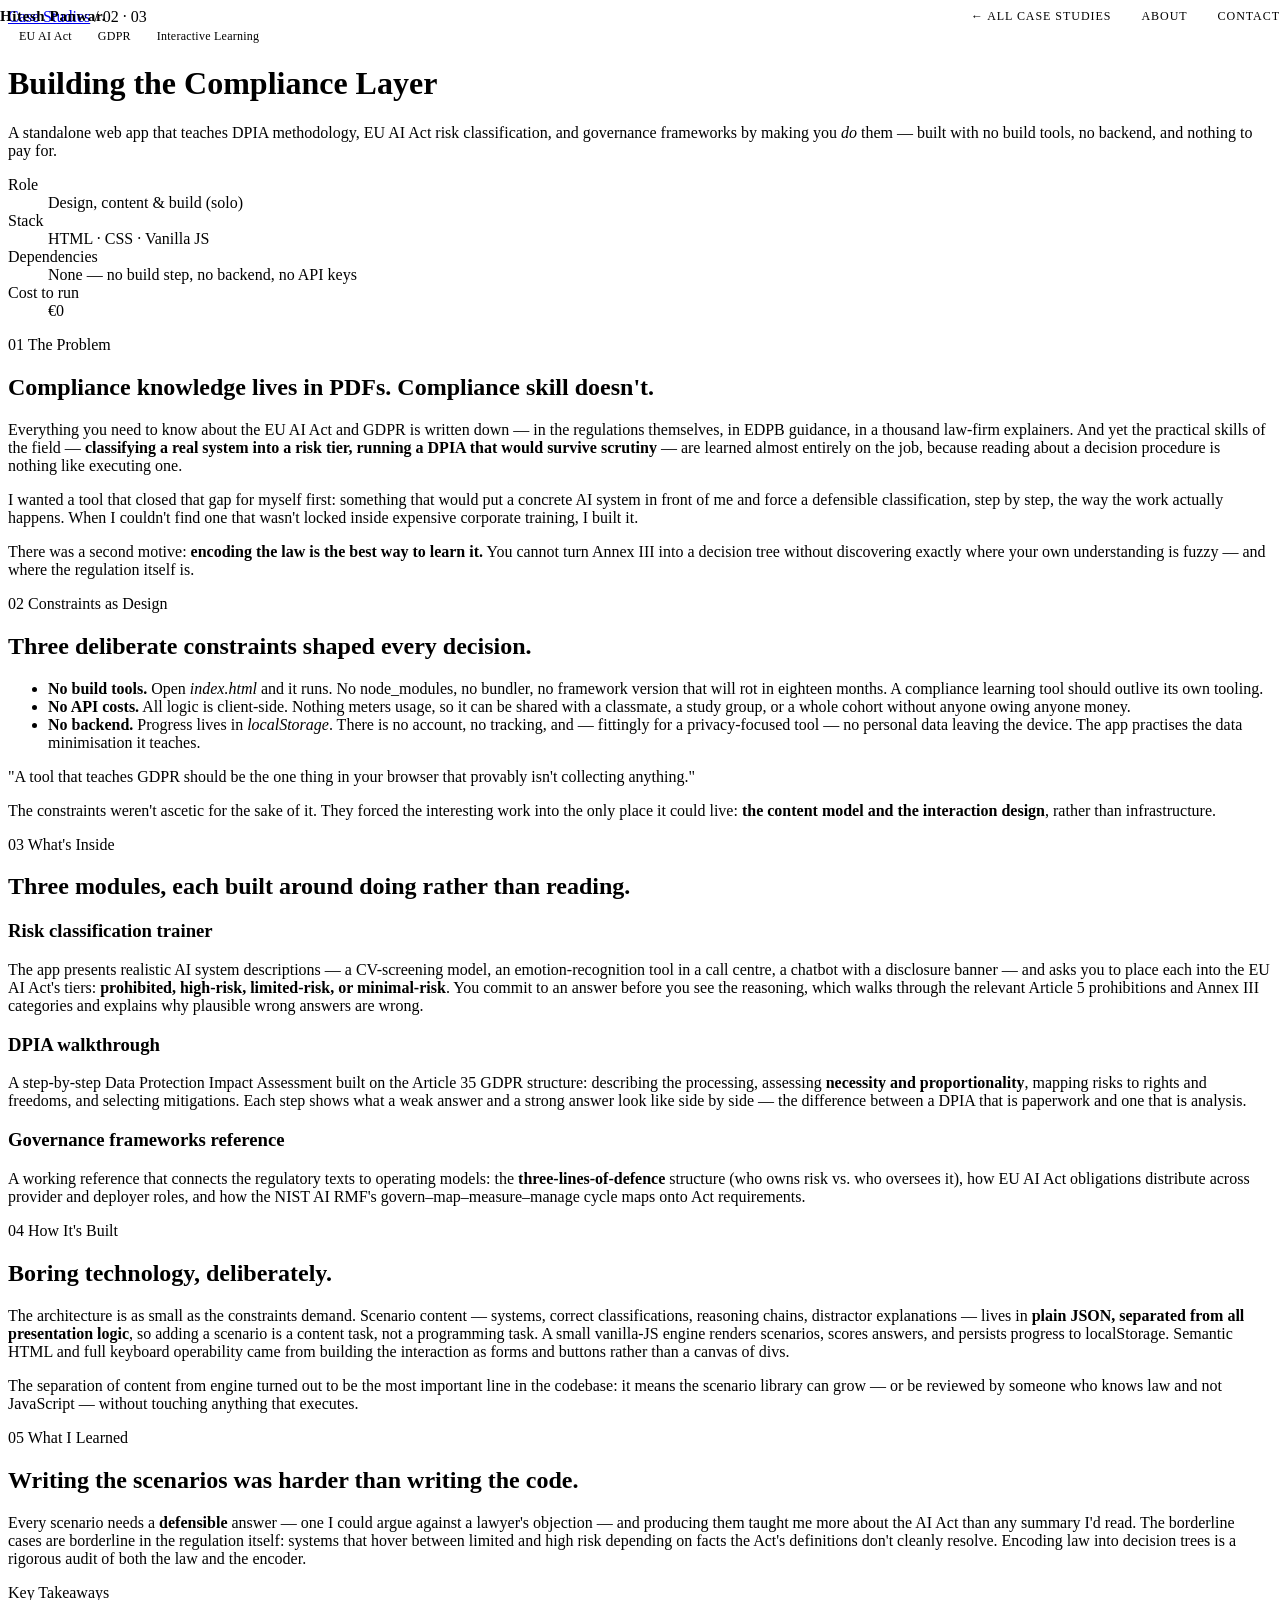
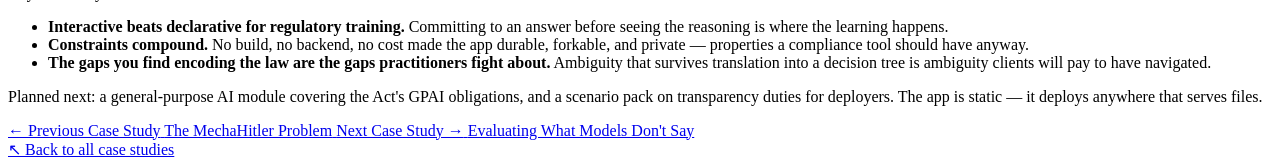
==== case-studies/compliance-layer.html @ 1b723d4d "Updated website layout, styling, and analytics - Enhanced CSS sections with improved grid and spacin" ====
<!DOCTYPE html>
<html lang="en">
<head>
  <meta charset="utf-8">
  <meta name="viewport" content="width=device-width, initial-scale=1">
  <title>Building the Compliance Layer — Case Study · Hitesh Panwar</title>
  <meta name="description" content="Designing and building a standalone AI compliance learning app — DPIA methodology, EU AI Act risk classification, and governance frameworks — with no build tools, no backend, and no API costs.">

  <link rel="icon" type="image/svg+xml" href="../assets/favicon.svg">

  <!-- Fonts -->
  <link rel="preconnect" href="https://fonts.googleapis.com">
  <link rel="preconnect" href="https://fonts.gstatic.com" crossorigin>
  <link href="https://fonts.googleapis.com/css2?family=Space+Grotesk:wght@400;500;600;700&family=JetBrains+Mono:wght@400;500;600;700&family=Inter:wght@400;500&display=swap" rel="stylesheet">

  <!-- Styles (order matters: tokens → base → animations → sections → responsive → case-study) -->
  <link rel="stylesheet" href="../css/tokens.css?v=7">
  <link rel="stylesheet" href="../css/base.css?v=7">
  <link rel="stylesheet" href="../css/animations.css?v=7">
  <link rel="stylesheet" href="../css/sections.css?v=7">
  <link rel="stylesheet" href="../css/responsive.css?v=7">
  <link rel="stylesheet" href="../css/case-study.css?v=7">
</head>
<body>
<div class="site">

  <!-- scroll progress -->
  <div class="progress" aria-hidden="true"></div>
  <!-- cursor glow -->
  <div class="glow" aria-hidden="true"></div>

  <!-- ============ NAV ============ -->
  <nav class="nav" aria-label="Primary">
    <div class="nav-inner">
      <a href="../index.html" class="nav-logo">Hitesh Panwar<span class="accent-text">.</span></a>
      <div class="nav-links">
        <a href="../index.html#work" class="nav-link">← All Case Studies</a>
        <a href="../index.html#about" class="nav-link">About</a>
        <a href="../index.html#contact" class="nav-link">Contact</a>
      </div>
      <button class="burger" type="button" aria-label="Open menu" aria-expanded="false" aria-controls="mobile-menu">
        <span class="burger-line"></span>
        <span class="burger-line"></span>
      </button>
    </div>
  </nav>

  <!-- mobile fullscreen menu -->
  <div class="menu" id="mobile-menu">
    <a href="../index.html#work" class="menu-link">All Case Studies</a>
    <a href="../index.html#about" class="menu-link">About</a>
    <a href="../index.html#contact" class="menu-link">Contact</a>
  </div>

  <!-- ============ PAGE HEAD ============ -->
  <header class="study-head" data-section data-label="OVERVIEW">
    <div class="study-head-grid" aria-hidden="true"></div>
    <div class="study-head-glow" aria-hidden="true"></div>
    <div class="study-head-inner">
      <div class="study-eyebrow reveal-up" data-reveal="up">
        <a href="../index.html#work">Case Studies</a>
        <span class="study-eyebrow-sep" aria-hidden="true">/</span>
        <span>02 · 03</span>
      </div>
      <div class="study-tags reveal-up" data-reveal="up" data-delay="80">
        <span class="chip">EU AI Act</span>
        <span class="chip">GDPR</span>
        <span class="chip">Interactive Learning</span>
      </div>
      <h1 class="study-title reveal-up" data-reveal="up" data-delay="140">Building the Compliance Layer</h1>
      <p class="study-standfirst reveal-up" data-reveal="up" data-delay="220">A standalone web app that teaches DPIA methodology, EU AI Act risk classification, and governance frameworks by making you <em>do</em> them — built with no build tools, no backend, and nothing to pay for.</p>
      <dl class="study-meta reveal-up" data-reveal="up" data-delay="300">
        <div>
          <dt>Role</dt>
          <dd>Design, content &amp; build (solo)</dd>
        </div>
        <div>
          <dt>Stack</dt>
          <dd>HTML · CSS · Vanilla JS</dd>
        </div>
        <div>
          <dt>Dependencies</dt>
          <dd>None — no build step, no backend, no API keys</dd>
        </div>
        <div>
          <dt>Cost to run</dt>
          <dd>€0</dd>
        </div>
      </dl>
    </div>
  </header>

  <!-- ============ ARTICLE ============ -->
  <article class="study-body">

    <section class="study-section" data-section data-label="THE PROBLEM">
      <div class="study-wrap">
        <div class="study-kicker reveal-up" data-reveal="up">
          <span class="study-kicker-num">01</span>
          <span class="study-kicker-rule" aria-hidden="true"></span>
          <span class="study-kicker-label">The Problem</span>
        </div>
        <h2 class="study-h2">Compliance knowledge lives in PDFs. Compliance skill doesn't.</h2>
        <p>Everything you need to know about the EU AI Act and GDPR is written down — in the regulations themselves, in EDPB guidance, in a thousand law-firm explainers. And yet the practical skills of the field — <strong>classifying a real system into a risk tier, running a DPIA that would survive scrutiny</strong> — are learned almost entirely on the job, because reading about a decision procedure is nothing like executing one.</p>
        <p>I wanted a tool that closed that gap for myself first: something that would put a concrete AI system in front of me and force a defensible classification, step by step, the way the work actually happens. When I couldn't find one that wasn't locked inside expensive corporate training, I built it.</p>
        <p>There was a second motive: <strong>encoding the law is the best way to learn it.</strong> You cannot turn Annex III into a decision tree without discovering exactly where your own understanding is fuzzy — and where the regulation itself is.</p>
      </div>
    </section>

    <section class="study-section" data-section data-label="CONSTRAINTS">
      <div class="study-wrap">
        <div class="study-kicker reveal-up" data-reveal="up">
          <span class="study-kicker-num">02</span>
          <span class="study-kicker-rule" aria-hidden="true"></span>
          <span class="study-kicker-label">Constraints as Design</span>
        </div>
        <h2 class="study-h2">Three deliberate constraints shaped every decision.</h2>
        <ul class="study-list">
          <li><strong>No build tools.</strong> Open <em>index.html</em> and it runs. No node_modules, no bundler, no framework version that will rot in eighteen months. A compliance learning tool should outlive its own tooling.</li>
          <li><strong>No API costs.</strong> All logic is client-side. Nothing meters usage, so it can be shared with a classmate, a study group, or a whole cohort without anyone owing anyone money.</li>
          <li><strong>No backend.</strong> Progress lives in <em>localStorage</em>. There is no account, no tracking, and — fittingly for a privacy-focused tool — no personal data leaving the device. The app practises the data minimisation it teaches.</li>
        </ul>
        <div class="study-quote">
          <p>"A tool that teaches GDPR should be the one thing in your browser that provably isn't collecting anything."</p>
        </div>
        <p>The constraints weren't ascetic for the sake of it. They forced the interesting work into the only place it could live: <strong>the content model and the interaction design</strong>, rather than infrastructure.</p>
      </div>
    </section>

    <section class="study-section" data-section data-label="THE MODULES">
      <div class="study-wrap">
        <div class="study-kicker reveal-up" data-reveal="up">
          <span class="study-kicker-num">03</span>
          <span class="study-kicker-rule" aria-hidden="true"></span>
          <span class="study-kicker-label">What's Inside</span>
        </div>
        <h2 class="study-h2">Three modules, each built around doing rather than reading.</h2>
        <h3 class="study-h3">Risk classification trainer</h3>
        <p>The app presents realistic AI system descriptions — a CV-screening model, an emotion-recognition tool in a call centre, a chatbot with a disclosure banner — and asks you to place each into the EU AI Act's tiers: <strong>prohibited, high-risk, limited-risk, or minimal-risk</strong>. You commit to an answer before you see the reasoning, which walks through the relevant Article 5 prohibitions and Annex III categories and explains why plausible wrong answers are wrong.</p>
        <h3 class="study-h3">DPIA walkthrough</h3>
        <p>A step-by-step Data Protection Impact Assessment built on the Article 35 GDPR structure: describing the processing, assessing <strong>necessity and proportionality</strong>, mapping risks to rights and freedoms, and selecting mitigations. Each step shows what a weak answer and a strong answer look like side by side — the difference between a DPIA that is paperwork and one that is analysis.</p>
        <h3 class="study-h3">Governance frameworks reference</h3>
        <p>A working reference that connects the regulatory texts to operating models: the <strong>three-lines-of-defence</strong> structure (who owns risk vs. who oversees it), how EU AI Act obligations distribute across provider and deployer roles, and how the NIST AI RMF's govern–map–measure–manage cycle maps onto Act requirements.</p>
      </div>
    </section>

    <section class="study-section" data-section data-label="THE BUILD">
      <div class="study-wrap">
        <div class="study-kicker reveal-up" data-reveal="up">
          <span class="study-kicker-num">04</span>
          <span class="study-kicker-rule" aria-hidden="true"></span>
          <span class="study-kicker-label">How It's Built</span>
        </div>
        <h2 class="study-h2">Boring technology, deliberately.</h2>
        <p>The architecture is as small as the constraints demand. Scenario content — systems, correct classifications, reasoning chains, distractor explanations — lives in <strong>plain JSON, separated from all presentation logic</strong>, so adding a scenario is a content task, not a programming task. A small vanilla-JS engine renders scenarios, scores answers, and persists progress to localStorage. Semantic HTML and full keyboard operability came from building the interaction as forms and buttons rather than a canvas of divs.</p>
        <p>The separation of content from engine turned out to be the most important line in the codebase: it means the scenario library can grow — or be reviewed by someone who knows law and not JavaScript — without touching anything that executes.</p>
      </div>
    </section>

    <section class="study-section" data-section data-label="LESSONS">
      <div class="study-wrap">
        <div class="study-kicker reveal-up" data-reveal="up">
          <span class="study-kicker-num">05</span>
          <span class="study-kicker-rule" aria-hidden="true"></span>
          <span class="study-kicker-label">What I Learned</span>
        </div>
        <h2 class="study-h2">Writing the scenarios was harder than writing the code.</h2>
        <p>Every scenario needs a <strong>defensible</strong> answer — one I could argue against a lawyer's objection — and producing them taught me more about the AI Act than any summary I'd read. The borderline cases are borderline in the regulation itself: systems that hover between limited and high risk depending on facts the Act's definitions don't cleanly resolve. Encoding law into decision trees is a rigorous audit of both the law and the encoder.</p>
        <div class="study-callout">
          <div class="study-callout-label">Key Takeaways</div>
          <ul class="study-list">
            <li><strong>Interactive beats declarative for regulatory training.</strong> Committing to an answer before seeing the reasoning is where the learning happens.</li>
            <li><strong>Constraints compound.</strong> No build, no backend, no cost made the app durable, forkable, and private — properties a compliance tool should have anyway.</li>
            <li><strong>The gaps you find encoding the law are the gaps practitioners fight about.</strong> Ambiguity that survives translation into a decision tree is ambiguity clients will pay to have navigated.</li>
          </ul>
        </div>
        <div class="study-note">
          <p>Planned next: a general-purpose AI module covering the Act's GPAI obligations, and a scenario pack on transparency duties for deployers. The app is static — it deploys anywhere that serves files.</p>
        </div>
      </div>
    </section>

  </article>

  <!-- ============ PAGER ============ -->
  <footer class="study-pager">
    <div class="study-pager-inner">
      <a class="study-pager-link" href="mechahitler.html">
        <span class="study-pager-dir">← Previous Case Study</span>
        <span class="study-pager-title">The MechaHitler Problem</span>
      </a>
      <a class="study-pager-link is-next" href="evaluating-models.html">
        <span class="study-pager-dir">Next Case Study →</span>
        <span class="study-pager-title">Evaluating What Models Don't Say</span>
      </a>
      <div class="study-pager-all">
        <a href="../index.html#work">↖ Back to all case studies</a>
      </div>
    </div>
  </footer>

</div>

<script type="module" src="../js/case-page.js?v=7"></script>
</body>
</html>
---- css/sections.css ----
/* ============================================================
   sections.css — structural / layout styles, per section.
   Colours, fonts and SPACING come from tokens.css via var()
   (--pad-x gutter, --sec-y vertical rhythm, --nav-offset anchor
   landing). Motion/reveal lives in animations.css.
   ============================================================ */

/* Small reusable accent-coloured inline span (logo dot, quote word,
   stat suffix, etc.). */
.accent-text { color: var(--accent); }

/* Every anchored section lands with its top edge just under the
   sticky nav when a nav link is clicked. */
[data-section][id] { scroll-margin-top: var(--nav-offset); }

/* ---------- Fixed overlays ---------- */
.progress {
  position: fixed; top: 0; left: 0;
  height: 2px; width: 0%;
  background: var(--accent);
  z-index: 9999;
  box-shadow: 0 0 10px var(--accent);
}
.glow {
  position: fixed; top: 0; left: 0;
  width: 400px; height: 400px;
  border-radius: 50%;
  pointer-events: none;
  z-index: 9998;
  background: radial-gradient(circle, rgba(var(--signal-rgb), 0.10), transparent 65%);
  mix-blend-mode: screen;
  transform: translate(-1000px, -1000px);
  will-change: transform;
}

/* ---------- Nav ---------- */
.nav {
  position: fixed; top: 0; left: 0; right: 0;
  z-index: 9000;
  background: transparent;
  border-bottom: 1px solid transparent;
  transition: background 0.4s ease, backdrop-filter 0.4s ease, border-color 0.4s ease;
}
.nav-inner {
  display: flex; align-items: center; justify-content: space-between;
  padding: 22px var(--pad-x);
}
.nav-logo {
  font-weight: 600; font-size: 15px; letter-spacing: 0.04em;
  color: var(--fg); text-decoration: none;
}
.nav-links { display: flex; gap: 30px; align-items: center; }
.nav-link {
  font-family: var(--font-mono);
  font-size: 12px; letter-spacing: 0.08em; text-transform: uppercase;
  color: rgba(var(--fg-rgb), 0.6);
  text-decoration: none;
  transition: color 0.25s ease;
  display: inline-flex; align-items: center; min-height: 32px;
}
.nav-link:hover { color: var(--accent); }

.burger {
  display: none;
  flex-direction: column; align-items: center; justify-content: center;
  gap: 6px; width: 44px; height: 44px;
  background: transparent; border: none; cursor: pointer;
  padding: 10px; margin-right: -10px;
}
.burger-line {
  display: block; width: 24px; height: 2px;
  background: var(--fg);
  transition: transform 0.3s ease;
  transform-origin: center;
}

/* ---------- Mobile fullscreen menu ---------- */
.menu {
  position: fixed; inset: 0;
  z-index: 9500;
  background: var(--bg);
  display: flex; flex-direction: column; align-items: center; justify-content: center;
  gap: 24px;
  transform: translateX(100%);
  transition: transform 0.45s cubic-bezier(0.76, 0, 0.24, 1);
}
.menu-link {
  font-family: var(--font-display);
  font-weight: 500; font-size: 32px; letter-spacing: -0.01em;
  color: var(--fg); text-decoration: none;
  padding: 8px 20px; min-height: 44px;
  display: flex; align-items: center;
}
.menu-link:hover { color: var(--accent); }

/* ---------- Hero ---------- */
.hero {
  position: relative; z-index: 1;
  width: 100%; height: 100vh; min-height: 600px;
  overflow: hidden;
  background: var(--bg);
}
.hero-grid {
  position: absolute; inset: 0;
  pointer-events: none; opacity: 0.5;
  background-image:
    repeating-linear-gradient(90deg, rgba(var(--signal-rgb), 0.06) 0 1px, transparent 1px 96px),
    repeating-linear-gradient(0deg, rgba(var(--fg-rgb), 0.025) 0 1px, transparent 1px 96px);
}
.hero-glow {
  position: absolute; top: -30%; right: -10%;
  width: 55vw; height: 55vw;
  pointer-events: none;
  background: radial-gradient(circle, rgba(var(--signal-rgb), 0.18), transparent 62%);
  filter: blur(20px);
}
.hero-meta-tr {
  position: absolute; top: 88px; right: var(--pad-x); z-index: 10;
  font-family: var(--font-mono);
  font-size: 11px; letter-spacing: 0.14em;
  color: rgba(var(--fg-rgb), 0.32);
  text-align: right;
}
.hero-meta-bl {
  position: absolute; bottom: 30px; left: var(--pad-x); z-index: 10;
  font-family: var(--font-mono);
  font-size: 11px; letter-spacing: 0.14em;
  color: rgba(var(--fg-rgb), 0.32);
}
.hero-main {
  position: absolute; inset: 0;
  display: flex; flex-direction: column; justify-content: center;
  padding: 0 var(--pad-x); z-index: 10;
}
.hero-inner { max-width: 1140px; }
.hero-eyebrow {
  display: flex; align-items: center; gap: 11px; margin-bottom: 30px;
  font-family: var(--font-mono);
  font-size: 12px; letter-spacing: 0.16em; text-transform: uppercase;
  color: rgba(var(--fg-rgb), 0.62);
}
.avail-dot {
  width: 8px; height: 8px; border-radius: 50%;
  background: var(--accent);
  animation: pulseDot 2.4s ease-in-out infinite;
  box-shadow: 0 0 12px var(--accent);
}
.hero-name {
  display: flex; flex-wrap: wrap; column-gap: 0.26em;
  font-weight: 700; line-height: 0.92; letter-spacing: -0.025em;
  font-size: clamp(3.4rem, 9.5vw, 8.4rem);
  margin-bottom: 34px;
}
.word { display: inline-flex; }
.hero-name .word { overflow: hidden; padding-bottom: 0.05em; }
.hero-positioning {
  display: flex; gap: 22px; align-items: stretch; max-width: 760px;
}
.hero-pos-bar {
  flex: none; width: 3px;
  background: var(--accent); border-radius: 2px;
}
.hero-pos-text {
  font-weight: 500; font-size: clamp(1.25rem, 2.6vw, 2.05rem);
  line-height: 1.28; letter-spacing: -0.01em;
  text-wrap: pretty; color: var(--fg);
}
.hero-cta { display: flex; flex-wrap: wrap; gap: 12px; margin-top: 34px; }
.hero-btn {
  font-family: var(--font-mono);
  font-size: 12.5px; letter-spacing: 0.06em;
  color: var(--bg); background: var(--fg);
  border: 1px solid var(--fg);
  padding: 12px 20px; border-radius: 2px;
  text-decoration: none;
  transition: background 0.25s ease, color 0.25s ease, border-color 0.25s ease;
}
.hero-btn:hover { background: var(--accent); border-color: var(--accent); color: var(--fg); }
.hero-btn--ghost { background: transparent; color: var(--fg); border-color: rgba(var(--fg-rgb), 0.35); }
.hero-btn--ghost:hover { background: transparent; color: var(--accent); border-color: var(--accent); }
.scroll-cue {
  position: absolute; bottom: 28px; right: var(--pad-x); z-index: 10;
  display: flex; flex-direction: column; align-items: center; gap: 9px;
}
.scroll-cue-label {
  font-family: var(--font-mono);
  font-size: 11px; letter-spacing: 0.16em;
  color: rgba(var(--fg-rgb), 0.4);
}
.scroll-cue-line {
  width: 1px; height: 34px;
  background: linear-gradient(rgba(var(--fg-rgb), 0.4), transparent);
  animation: scrollBob 1.8s ease-in-out infinite;
}

/* ---------- Hero loader ---------- */
.loader {
  position: absolute; inset: 0; z-index: 50;
  background: var(--bg);
  display: flex; flex-direction: column; justify-content: center;
  overflow: hidden;
}
.loader-marquees {
  display: flex; flex-direction: column;
  gap: clamp(6px, 1.2vh, 18px); width: 100%;
}
.marquee-row { display: flex; width: max-content; will-change: transform; }
.marquee-row-1 { animation: mqa 24s linear infinite; }
.marquee-row-2 { animation: mqb 19s linear infinite; }
.marquee-row-3 { animation: mqa 27s linear infinite; }
.mq {
  display: inline-flex; flex: none;
  font-family: var(--font-mono);
  white-space: nowrap;
}
.mq-1 {
  font-weight: 600; font-size: clamp(2rem, 5.5vw, 4.6rem);
  letter-spacing: -0.01em; color: rgba(var(--fg-rgb), 0.9);
}
.mq-2 {
  font-weight: 700; font-size: clamp(2.6rem, 7.5vw, 6.6rem);
  letter-spacing: -0.015em; color: var(--accent);
}
.mq-3 {
  font-weight: 600; font-size: clamp(2rem, 5.5vw, 4.6rem);
  letter-spacing: -0.01em; color: rgba(var(--fg-rgb), 0.28);
}
.loader-status {
  position: absolute; bottom: 36px; left: var(--pad-x); right: var(--pad-x);
  display: flex; align-items: flex-end; justify-content: space-between;
}
.loader-status-lines {
  display: flex; flex-direction: column; gap: 7px;
  min-width: 0;
}
.loader-status-label {
  font-family: var(--font-mono);
  font-size: 12px; letter-spacing: 0.16em; text-transform: uppercase;
  color: rgba(var(--fg-rgb), 0.45);
}
/* The one number this site keeps, shown while it loads. Hidden until
   analytics.js has a real figure — never a placeholder or a zero. */
.loader-visits {
  font-family: var(--font-mono);
  font-size: 12px; letter-spacing: 0.16em; text-transform: uppercase;
  color: rgba(var(--fg-rgb), 0.3);
  animation: visitsIn 0.5s ease both;
}
.loader-visits[hidden] { display: none; }
.loader-visits-num {
  color: var(--accent);
  font-weight: 600;
  font-variant-numeric: tabular-nums;
}
@keyframes visitsIn {
  from { opacity: 0; transform: translateY(4px); }
  to   { opacity: 1; transform: none; }
}
@media (prefers-reduced-motion: reduce) {
  .loader-visits { animation: none; }
}
.loader-count {
  font-family: var(--font-mono);
  font-weight: 600; font-size: clamp(2rem, 6vw, 4rem);
  line-height: 1; color: var(--fg);
  font-variant-numeric: tabular-nums;
}
.loader-count-pct {
  color: var(--accent); font-size: 0.4em;
  vertical-align: top; margin-left: 2px;
}
.loader-bar {
  position: absolute; bottom: 0; left: 0;
  height: 2px; width: 0;
  background: var(--accent);
  box-shadow: 0 0 14px var(--accent);
}

/* ---------- About ---------- */
.about {
  background: var(--panel);
  padding: var(--sec-y) var(--pad-x);
}
.about-grid {
  max-width: 1280px; margin: 0 auto;
  display: grid; grid-template-columns: 1.05fr 1fr;
  gap: 72px; align-items: center;
}
.about-quote {
  font-style: italic; font-weight: 500;
  font-size: clamp(2.6rem, 6vw, 4.5rem);
  line-height: 1.02; letter-spacing: -0.02em;
  color: var(--fg);
}
.about-bio {
  font-family: var(--font-body);
  font-size: 16px; line-height: 1.75;
  color: var(--tan); max-width: 520px;
}
.about-chips {
  display: flex; flex-wrap: wrap; gap: 12px; margin-top: 32px;
}
.chip {
  font-family: var(--font-mono);
  font-size: 12px; letter-spacing: 0.02em;
  color: var(--fg);
  border: 1px solid var(--accent);
  padding: 5px 11px; border-radius: 2px; white-space: nowrap;
}

/* ---------- Trajectory (the career, plotted) ---------- */
.journey {
  position: relative;
  background: var(--bg);
  padding: var(--sec-y) var(--pad-x);
  overflow: hidden;
}
.journey-bg {
  position: absolute; inset: 0;
  pointer-events: none; opacity: 0.4;
  background-image:
    repeating-linear-gradient(90deg, rgba(var(--signal-rgb), 0.05) 0 1px, transparent 1px 96px),
    repeating-linear-gradient(0deg, rgba(var(--fg-rgb), 0.02) 0 1px, transparent 1px 96px);
}
.journey .wrap { position: relative; }
.journey-lede {
  margin-top: 18px; max-width: 560px;
  font-family: var(--font-mono);
  font-size: 13px; line-height: 1.7; letter-spacing: 0.04em;
  color: var(--tan);
}

/* The chart (desktop). */
.jchart-wrap { margin-top: 48px; }
.jchart { width: 100%; height: auto; display: block; overflow: visible; }
.jc-grid { stroke: rgba(var(--tan-rgb), 0.12); stroke-width: 1; stroke-dasharray: 3 6; }
.jc-axis {
  font-family: var(--font-mono); font-size: 11px; letter-spacing: 0.14em;
  fill: rgba(var(--fg-rgb), 0.35);
}
.jc-area {
  fill: rgba(var(--signal-rgb), 0.07);
  opacity: 0;
  transition: opacity 1s ease 1.2s;
}
.jc-line {
  fill: none;
  stroke: var(--accent); stroke-width: 2.5;
  stroke-linecap: round; stroke-linejoin: round;
  filter: drop-shadow(0 0 6px rgba(var(--signal-rgb), 0.55));
  stroke-dasharray: 960; stroke-dashoffset: 960;
  transition: stroke-dashoffset 1.8s cubic-bezier(0.5, 0, 0.2, 1) 0.15s;
}
.jchart.is-drawn .jc-line { stroke-dashoffset: 0; }
.jchart.is-drawn .jc-area { opacity: 1; }
.jc-pt {
  fill: var(--bg);
  stroke: var(--signal); stroke-width: 2;
  cursor: pointer;
  opacity: 0;
  transition: opacity 0.5s ease, fill 0.3s ease, stroke 0.3s ease;
}
.jchart.is-drawn .jc-pt { opacity: 1; }
.jc-pt:hover, .jc-pt:focus-visible { fill: rgba(var(--signal-rgb), 0.35); outline: none; }
.jc-pt.is-active { fill: var(--accent); stroke: var(--fg); }
.jc-pt--target { stroke: var(--accent); stroke-width: 2.5; }
.jc-halo {
  fill: none; stroke: var(--accent); stroke-width: 1.5;
  opacity: 0; pointer-events: none;
}
.jchart.is-drawn .jc-halo { animation: jcHalo 2.4s ease-out infinite 2s; }
.jc-lbl {
  font-family: var(--font-mono); font-size: 12.5px; letter-spacing: 0.1em;
  fill: var(--fg); fill-opacity: 0.85;
  pointer-events: none;
}
.jc-lbl .jc-lbl-num { fill: var(--signal); }
.jc-year {
  font-family: var(--font-mono); font-size: 11px; letter-spacing: 0.08em;
  fill: rgba(var(--tan-rgb), 0.8);
  pointer-events: none;
}

/* Mobile fallback: compact ascent list (chart hidden ≤768 in responsive.css). */
.jsteps { display: none; list-style: none; margin-top: 8px; flex-direction: column; gap: 10px; }
.jstep {
  display: flex; align-items: center; gap: 14px; width: 100%;
  text-align: left;
  font-family: var(--font-display);
  background: var(--panel);
  border: 1px solid rgba(var(--fg-rgb), 0.1);
  border-radius: 2px;
  padding: 14px 16px; min-height: 56px;
  cursor: pointer;
  transition: border-color 0.3s ease;
}
.jstep.is-active { border-color: var(--accent); }
.jstep-num {
  font-family: var(--font-mono);
  font-size: 12px; letter-spacing: 0.1em; color: var(--signal);
}
.jstep-t { flex: 1; font-weight: 500; font-size: 15px; color: var(--fg); }
.jstep-y {
  font-family: var(--font-mono);
  font-size: 11px; letter-spacing: 0.06em; color: var(--tan);
}

/* Detail panel below the chart. */
.jdetail {
  margin-top: 30px;
  background: var(--panel);
  border: 1px solid rgba(var(--fg-rgb), 0.1);
  border-left: 3px solid var(--accent);
  border-radius: 2px;
  padding: 30px 34px;
}
.jdetail.is-swapped > * { animation: govSwap 0.45s ease both; }
.jdetail-kicker {
  font-family: var(--font-mono);
  font-size: 11px; letter-spacing: 0.2em;
  color: var(--accent); margin-bottom: 12px;
}
.jdetail-title {
  font-weight: 600; font-size: 1.5rem; letter-spacing: -0.015em;
  color: var(--fg); margin-bottom: 12px;
}
.jdetail-desc {
  font-family: var(--font-body);
  font-size: 15.5px; line-height: 1.7;
  color: rgba(var(--fg-rgb), 0.8);
  max-width: 68ch;
}
.jdetail-foot {
  margin-top: 20px; padding-top: 18px;
  border-top: 1px solid rgba(var(--fg-rgb), 0.07);
  display: flex; flex-wrap: wrap; align-items: center; gap: 18px;
  justify-content: space-between;
}
.jdetail-carry {
  font-family: var(--font-mono);
  font-size: 12.5px; letter-spacing: 0.03em; color: var(--fg);
}
.jdetail-carry-label {
  color: var(--tan);
  font-size: 11px; letter-spacing: 0.16em; text-transform: uppercase;
  margin-right: 8px;
}
.journey-cta {
  display: inline-block;
  font-family: var(--font-mono);
  font-size: 13px; letter-spacing: 0.05em;
  color: var(--fg); text-decoration: none;
  border: 1px solid var(--accent);
  padding: 11px 22px; border-radius: 2px;
  transition: background 0.3s ease, color 0.3s ease, opacity 0.3s ease;
}
.journey-cta:hover { background: var(--accent); }
.journey-cta[hidden] { display: none; }

/* ---------- Neural network ---------- */
.network {
  background: var(--bg);
  padding: var(--sec-y) var(--pad-x);
  display: flex; flex-direction: column;
}
.nn-header { max-width: 1280px; margin: 0 auto; width: 100%; }
.nn-heading {
  margin-top: 14px; font-weight: 500;
  font-size: clamp(1.7rem, 3.4vw, 2rem);
  line-height: 1.2; letter-spacing: -0.015em;
  color: var(--fg); max-width: 760px; text-wrap: pretty;
}
.nn-body {
  flex: 1; display: flex; align-items: center; justify-content: center;
  max-width: 1280px; margin: 18px auto 0; width: 100%;
}
.nn-svg {
  width: 100%; height: auto; max-height: 74vh;
  display: block; overflow: visible;
}
/* SVG primitives */
.nn-line { stroke: var(--tan); stroke-opacity: 0.08; stroke-width: 1; }
.nn-hidden { fill: none; stroke: var(--tan); stroke-opacity: 0.4; stroke-width: 1.5; }
.nn-output { fill: rgba(var(--fg-rgb), 0.08); stroke: var(--fg); stroke-width: 1.5; cursor: pointer; }
.nn-input  { fill: rgba(var(--signal-rgb), 0.1); stroke: var(--signal); stroke-width: 1.5; cursor: pointer; }
/* Keyboard focus ring for interactive neurons */
.nn-input:focus-visible,
.nn-output:focus-visible { outline: none; stroke: var(--signal); stroke-width: 3; }
.nn-label-in  { font-family: var(--font-mono); font-size: 13px; fill: var(--fg); fill-opacity: 0.85; pointer-events: none; }
.nn-label-out { font-family: var(--font-mono); font-size: 13px; fill: var(--fg); fill-opacity: 0.7; pointer-events: none; }
.nn-tspan { fill: var(--signal); }

/* Mobile fallback */
.nn-mobile { width: 100%; }
.nn-mobile-label {
  font-family: var(--font-mono);
  font-size: 11px; letter-spacing: 0.18em; color: var(--tan);
  margin-bottom: 14px;
}
.nn-mobile-skills { display: flex; flex-wrap: wrap; gap: 10px; margin-bottom: 34px; }
.nn-mskill {
  font-family: var(--font-mono);
  font-size: 13px; color: var(--fg);
  background: rgba(var(--signal-rgb), 0.1);
  border: 1px solid var(--signal);
  padding: 11px 14px; border-radius: 2px; min-height: 44px; cursor: pointer;
  transition: background 0.25s ease, box-shadow 0.25s ease;
}
.nn-mobile-label-row {
  display: flex; align-items: center; gap: 10px;
  font-family: var(--font-mono);
  font-size: 11px; letter-spacing: 0.18em; color: var(--tan);
  margin-bottom: 14px;
}
.nn-mobile-rule { flex: 1; height: 1px; background: rgba(var(--tan-rgb), 0.2); }
.nn-mobile-outs { display: flex; flex-direction: column; gap: 12px; }
.nn-mout {
  text-align: left;
  font-family: var(--font-display);
  font-weight: 500; font-size: 1.05rem; color: var(--fg);
  background: var(--panel);
  border: 1px solid rgba(var(--fg-rgb), 0.12);
  padding: 18px; border-radius: 2px; min-height: 56px; cursor: pointer;
  transition: border-color 0.3s ease, box-shadow 0.3s ease, transform 0.3s ease;
}
.nn-foot {
  max-width: 1280px; margin: 24px auto 0; width: 100%;
  font-family: var(--font-mono);
  font-size: 12px; letter-spacing: 0.12em; color: var(--tan); text-align: center;
}

/* ---------- Case studies ----------
   The three case-study cards reuse the project-card layout
   (.proj-grid / .proj-card) so both card systems stay identical. */
.cases {
  background: var(--bg);
  padding: var(--sec-y) var(--pad-x);
}

/* ---------- Skills ---------- */
.skills {
  background: var(--panel);
  padding: var(--sec-y) var(--pad-x);
}
.skills-grid {
  margin-top: 56px;
  display: grid; grid-template-columns: repeat(3, 1fr); gap: 48px;
}
.skill-col-label {
  font-weight: 600; font-size: 1.15rem; letter-spacing: -0.01em; color: var(--fg);
  padding-bottom: 18px; margin-bottom: 8px;
  border-bottom: 1px solid rgba(var(--fg-rgb), 0.1);
}
.skill-item {
  font-family: var(--font-body);
  font-size: 15px; line-height: 1.4; color: rgba(var(--fg-rgb), 0.78);
  padding: 12px 0;
  border-left: 2px solid transparent;
  transition: border-color 0.25s ease, padding-left 0.25s ease, color 0.25s ease;
}
.skill-item:hover {
  border-left-color: var(--accent);
  padding-left: 14px;
  color: var(--fg);
}
/* Compact credentials strip (folded in from the old stats section:
   same numbers, smaller type, still counted up by js/counters.js). */
.skills-stats {
  margin-top: 44px;
  display: flex; flex-wrap: wrap; gap: 0;
  border: 1px solid rgba(var(--fg-rgb), 0.1);
  border-radius: 2px;
  background: rgba(var(--bg-rgb), 0.5);
}
.sk-stat {
  flex: 1 1 200px;
  display: flex; align-items: baseline; gap: 14px;
  padding: 20px 26px;
  border-right: 1px solid rgba(var(--fg-rgb), 0.08);
}
.sk-stat:last-child { border-right: none; }
.sk-stat-num {
  font-weight: 700; font-size: clamp(1.7rem, 3vw, 2.3rem);
  line-height: 1; letter-spacing: -0.02em; color: var(--fg);
  font-variant-numeric: tabular-nums;
}
.sk-stat-label {
  font-family: var(--font-mono);
  font-size: 11.5px; letter-spacing: 0.1em; text-transform: uppercase;
  line-height: 1.5; color: var(--tan);
}

/* ---------- Projects ---------- */
.projects {
  background: var(--bg);
  padding: var(--sec-y) var(--pad-x);
}
.proj-lede {
  margin-top: 20px; max-width: 640px;
  font-family: var(--font-body);
  font-size: 15px; line-height: 1.7; color: var(--tan);
}
.proj-grid {
  margin-top: 56px;
  display: grid; grid-template-columns: repeat(3, 1fr); gap: 28px;
}
/* Hidden state + combined reveal/hover transition live together so the
   transition list stays intact (see animations.css note). */
.proj-card {
  position: relative;                     /* stretched-link anchor */
  opacity: 0; transform: translateY(28px);
  transition: opacity 0.7s ease, transform 0.7s ease, border-color 0.3s ease, box-shadow 0.3s ease;
  background: var(--panel);
  border: 1px solid rgba(var(--fg-rgb), 0.1);
  border-radius: 2px; padding: 32px;
  display: flex; flex-direction: column;
}
.proj-card.is-shown { opacity: 1; transform: none; }
.proj-card.is-shown:hover {
  transform: translateY(-4px);
  border-color: rgba(var(--signal-rgb), 0.4);
  box-shadow: 0 8px 40px rgba(var(--signal-rgb), 0.15);
}
.proj-num {
  position: absolute; top: 26px; right: 28px;
  font-family: var(--font-mono);
  font-size: 12px; letter-spacing: 0.12em;
  color: rgba(var(--tan-rgb), 0.55);
}
.proj-tags { display: flex; flex-wrap: wrap; gap: 8px; margin-bottom: 24px; padding-right: 40px; }
.proj-tag {
  font-family: var(--font-mono);
  font-size: 11px; letter-spacing: 0.02em; color: var(--fg);
  border: 1px solid var(--accent);
  padding: 4px 9px; border-radius: 2px; white-space: nowrap;
}
.proj-title {
  font-weight: 600; font-size: 1.4rem; line-height: 1.15; letter-spacing: -0.015em;
  color: var(--fg); margin-bottom: 14px;
}
.proj-desc {
  font-family: var(--font-body);
  font-size: 14.5px; line-height: 1.6; color: var(--tan); margin-bottom: 24px; flex: 1;
}
.proj-metric {
  font-family: var(--font-mono);
  font-size: 11.5px; letter-spacing: 0.04em;
  color: var(--signal);
  padding: 12px 0;
  border-top: 1px solid rgba(var(--fg-rgb), 0.07);
  margin-bottom: 12px;
}
.proj-link {
  font-family: var(--font-mono);
  font-size: 12px; letter-spacing: 0.06em; text-transform: uppercase;
  color: var(--accent); text-decoration: none;
  border-bottom: 1px solid transparent; align-self: flex-start;
  transition: border-color 0.25s ease;
}
.proj-link:hover { border-color: var(--accent); }
.proj-link::after { content: ""; position: absolute; inset: 0; }  /* whole card clickable */

/* ---------- Governance (interactive) ---------- */
.gov {
  background: var(--panel);
  padding: var(--sec-y) var(--pad-x);
}
.gov-grid {
  margin-top: 56px;
  display: grid; grid-template-columns: minmax(280px, 1fr) 1.3fr;
  gap: 56px; align-items: center;
}
.gov-pyramid { display: flex; flex-direction: column; align-items: center; gap: 10px; }
.gov-tier {
  display: block;
  font-family: var(--font-mono);
  font-size: 12.5px; letter-spacing: 0.1em; text-transform: uppercase;
  color: rgba(var(--fg-rgb), 0.75);
  background: var(--bg);
  border: 1px solid rgba(var(--fg-rgb), 0.14);
  border-radius: 2px;
  padding: 15px 10px; min-height: 48px;
  cursor: pointer; text-align: center;
  transition: border-color 0.3s ease, color 0.3s ease, box-shadow 0.3s ease, transform 0.3s ease;
}
.gov-tier--0 { width: 40%; min-width: 150px; }
.gov-tier--1 { width: 60%; min-width: 170px; }
.gov-tier--2 { width: 80%; min-width: 190px; }
.gov-tier--3 { width: 100%; }
.gov-tier:hover { border-color: rgba(var(--signal-rgb), 0.55); color: var(--fg); transform: translateY(-2px); }
.gov-tier.is-active {
  border-color: var(--accent); color: var(--fg);
  box-shadow: 0 0 24px rgba(var(--signal-rgb), 0.25), inset 0 0 18px rgba(var(--signal-rgb), 0.08);
}
.gov-tier:focus-visible { outline: 2px solid var(--signal); outline-offset: 2px; }
.gov-detail {
  background: var(--bg);
  border: 1px solid rgba(var(--fg-rgb), 0.1);
  border-left: 3px solid var(--accent);
  border-radius: 2px;
  padding: 32px 36px;
  min-height: 300px;
}
.gov-detail.is-swapped > * { animation: govSwap 0.45s ease both; }
@keyframes govSwap {
  from { opacity: 0; transform: translateY(8px); }
  to   { opacity: 1; transform: none; }
}
@keyframes jcHalo {
  0%   { opacity: 0.7; r: 16px; }
  70%  { opacity: 0;   r: 34px; }
  100% { opacity: 0;   r: 34px; }
}
.gov-detail-kicker {
  font-family: var(--font-mono);
  font-size: 11px; letter-spacing: 0.2em;
  color: var(--accent); margin-bottom: 14px;
}
.gov-detail-title {
  font-weight: 600; font-size: 1.5rem; letter-spacing: -0.015em;
  color: var(--fg); margin-bottom: 14px;
}
.gov-detail-what {
  font-family: var(--font-body);
  font-size: 15px; line-height: 1.7;
  color: rgba(var(--fg-rgb), 0.78); margin-bottom: 20px;
}
.gov-detail-chips { display: flex; flex-wrap: wrap; gap: 10px; margin-bottom: 22px; }
.gov-detail-take {
  font-family: var(--font-body);
  font-size: 14.5px; line-height: 1.65; font-style: italic;
  color: var(--tan);
  padding-top: 16px;
  border-top: 1px solid rgba(var(--fg-rgb), 0.07);
}
.gov-take-label {
  font-family: var(--font-mono); font-style: normal;
  font-size: 11px; letter-spacing: 0.16em; text-transform: uppercase;
  color: var(--accent);
}
.gov-gdpr { margin-top: 64px; }
.gov-gdpr-label {
  font-family: var(--font-mono);
  font-size: 11px; letter-spacing: 0.18em;
  color: var(--tan); margin-bottom: 18px;
}
.gov-gdpr-chips { display: flex; flex-wrap: wrap; gap: 12px; }
.gdpr-chip {
  font-family: var(--font-mono);
  font-size: 12px; letter-spacing: 0.02em;
  color: var(--fg);
  background: transparent;
  border: 1px solid rgba(var(--fg-rgb), 0.25);
  padding: 11px 16px; border-radius: 2px; min-height: 44px;
  cursor: pointer; text-align: left;
  transition: border-color 0.3s ease, background 0.3s ease, color 0.3s ease;
}
.gdpr-chip.is-flipped {
  border-color: var(--accent);
  background: rgba(var(--signal-rgb), 0.1);
  color: var(--fg);
}

/* ---------- Consent banner (the honest kind) ---------- */
.consent[hidden] { display: none; }
.consent {
  position: fixed; left: 24px; right: 24px; bottom: 24px;
  z-index: 9400;   /* above nav (9000), below the mobile menu (9500) */
  display: flex; justify-content: center;
  pointer-events: none;
  opacity: 0; transform: translateY(24px);
  transition: opacity 0.5s ease, transform 0.5s cubic-bezier(0.2, 0.85, 0.25, 1);
}
.consent.is-shown { opacity: 1; transform: none; }
.consent-inner {
  pointer-events: auto;
  max-width: 620px;
  background: rgba(var(--bg-rgb), 0.92);
  backdrop-filter: blur(14px);
  -webkit-backdrop-filter: blur(14px);
  border: 1px solid rgba(var(--signal-rgb), 0.4);
  border-radius: 2px;
  box-shadow: 0 12px 60px rgba(0, 0, 0, 0.55), 0 0 30px rgba(var(--signal-rgb), 0.12);
  padding: 22px 26px;
}
.consent-kicker {
  font-family: var(--font-mono);
  font-size: 10.5px; letter-spacing: 0.2em;
  color: var(--accent); margin-bottom: 10px;
}
.consent-text {
  font-family: var(--font-body);
  font-size: 14px; line-height: 1.65;
  color: rgba(var(--fg-rgb), 0.88);
  margin-bottom: 16px;
}
.consent-actions { display: flex; flex-wrap: wrap; gap: 12px; }
.consent-btn {
  font-family: var(--font-mono);
  font-size: 12px; letter-spacing: 0.06em;
  color: var(--bg);
  background: var(--fg);
  border: 1px solid var(--fg);
  padding: 10px 18px; border-radius: 2px; min-height: 40px;
  cursor: pointer;
  transition: background 0.25s ease, color 0.25s ease, border-color 0.25s ease;
}
.consent-btn:hover { background: var(--accent); border-color: var(--accent); color: var(--fg); }
.consent-btn--ghost { background: transparent; color: var(--fg); border-color: rgba(var(--fg-rgb), 0.4); }
.consent-chips { display: flex; flex-wrap: wrap; gap: 8px; margin-bottom: 16px; }
.consent-chip {
  font-family: var(--font-mono);
  font-size: 11px; letter-spacing: 0.04em;
  color: rgba(var(--fg-rgb), 0.85);
  border: 1px solid rgba(var(--signal-rgb), 0.4);
  background: rgba(var(--signal-rgb), 0.08);
  padding: 5px 10px; border-radius: 2px;
}

/* ---------- Contact ---------- */
.contact {
  background: var(--bg);
  min-height: 100vh;
  display: flex; flex-direction: column; align-items: center; justify-content: center;
  text-align: center;
  padding: 90px var(--pad-x) 48px;
  position: relative;
}
.contact-grid {
  position: absolute; inset: 0;
  pointer-events: none; opacity: 0.4;
  background-image: repeating-linear-gradient(90deg, rgba(var(--signal-rgb), 0.05) 0 1px, transparent 1px 96px);
}
.contact-inner {
  position: relative; z-index: 1;
  display: flex; flex-direction: column; align-items: center; gap: 34px;
}
.contact-eyebrow {
  font-family: var(--font-mono);
  font-size: 13px; letter-spacing: 0.25em; text-transform: uppercase; color: var(--tan);
}
.contact-h {
  font-weight: 700; font-size: clamp(2.6rem, 7vw, 4.8rem);
  line-height: 1.0; letter-spacing: -0.025em; color: var(--fg);
}
.contact-btns {
  display: flex; flex-wrap: wrap; gap: 18px; justify-content: center; margin-top: 6px;
}
.contact-btn {
  font-family: var(--font-mono);
  font-size: 13px; letter-spacing: 0.04em; color: var(--fg);
  text-decoration: none;
  border: 1px solid var(--fg);
  padding: 13px 32px; border-radius: 2px;
  transition: background 0.3s ease, border-color 0.3s ease, color 0.3s ease;
}
.contact-btn:hover { background: var(--accent); border-color: var(--accent); }
.contact-made {
  margin-top: 8px;
  font-family: var(--font-mono);
  font-size: 12px; letter-spacing: 0.06em;
  color: rgba(var(--fg-rgb), 0.5);
}
/* The "read what it sends" link — the claim above it is only worth
   making if the source is one click away. */
.contact-made a {
  color: var(--tan);
  text-decoration: underline;
  text-underline-offset: 3px;
  text-decoration-color: rgba(var(--tan-rgb), 0.4);
  transition: color 0.2s ease, text-decoration-color 0.2s ease;
}
.contact-made a:hover,
.contact-made a:focus-visible {
  color: var(--fg);
  text-decoration-color: rgba(var(--fg-rgb), 0.7);
}
.contact-foot {
  position: relative; z-index: 1; margin-top: auto; padding-top: 56px;
  font-family: var(--font-mono);
  font-size: 12px; letter-spacing: 0.1em; color: var(--tan);
}
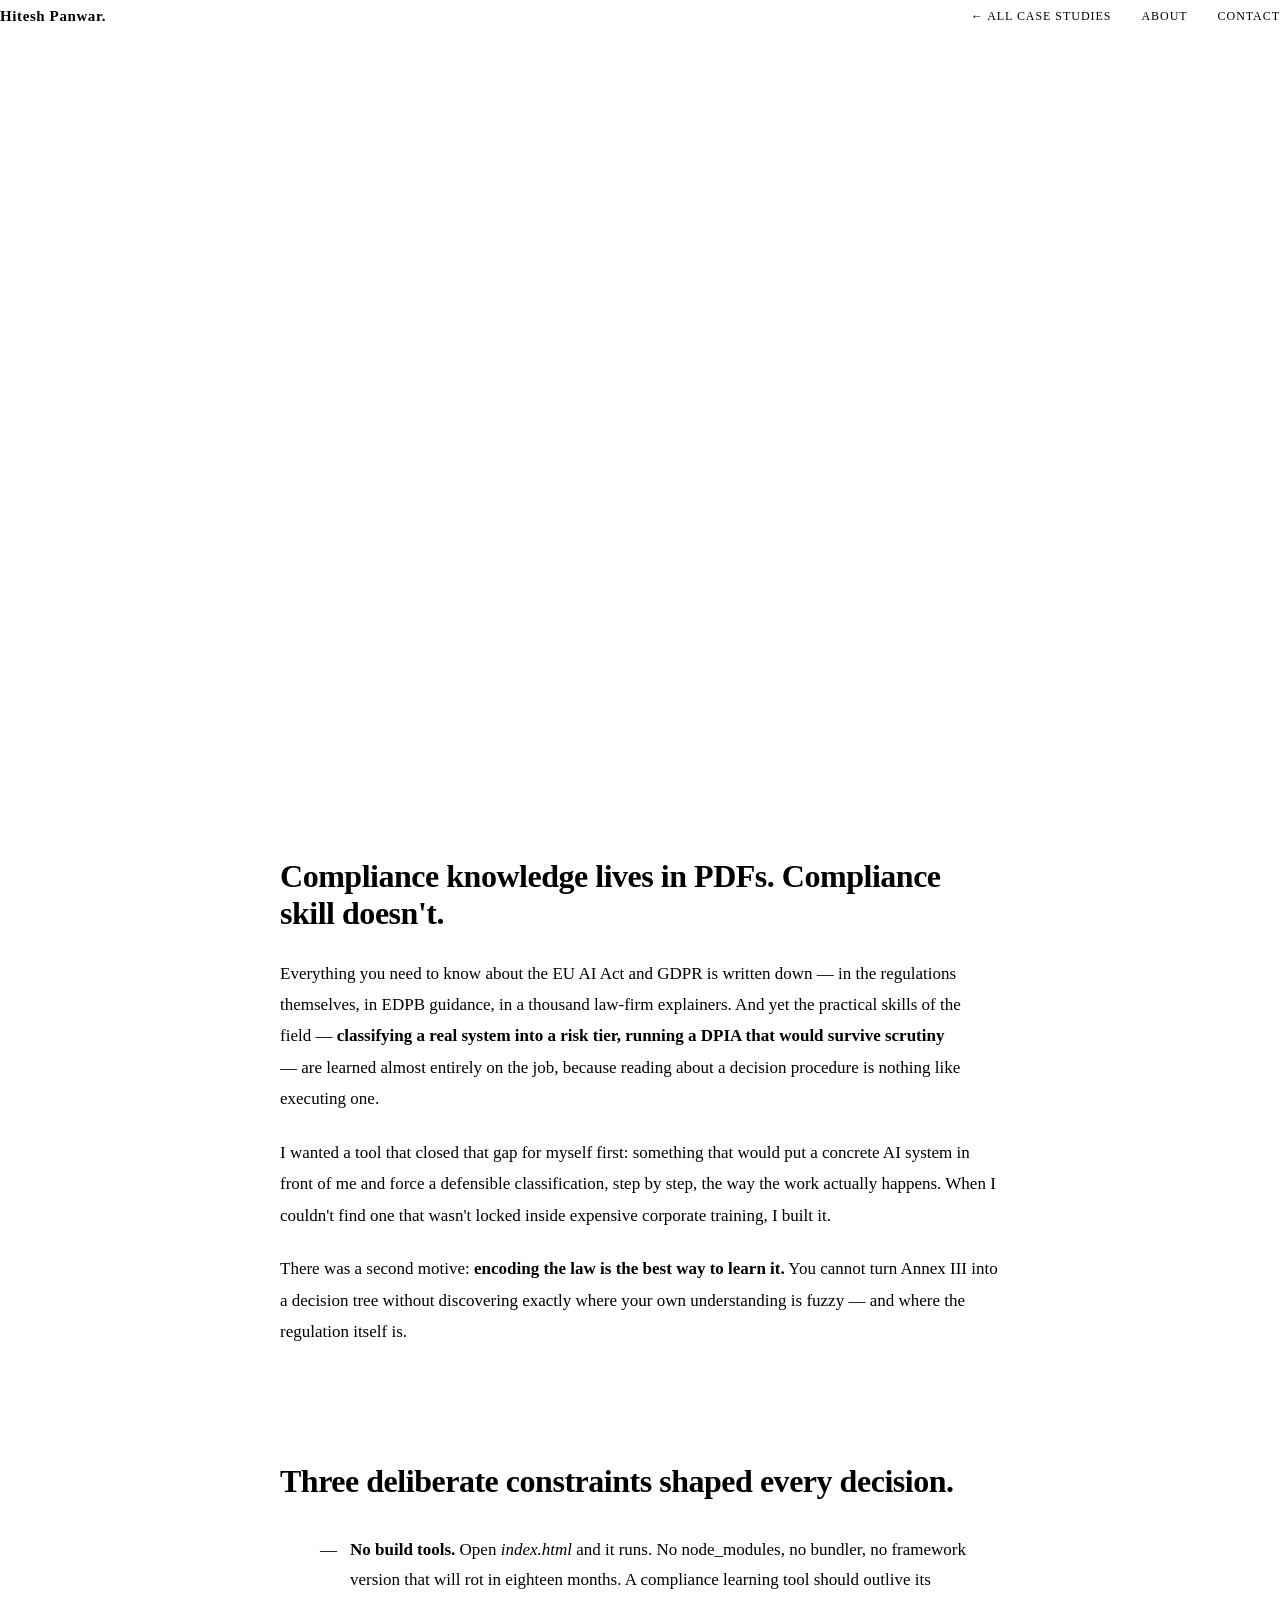
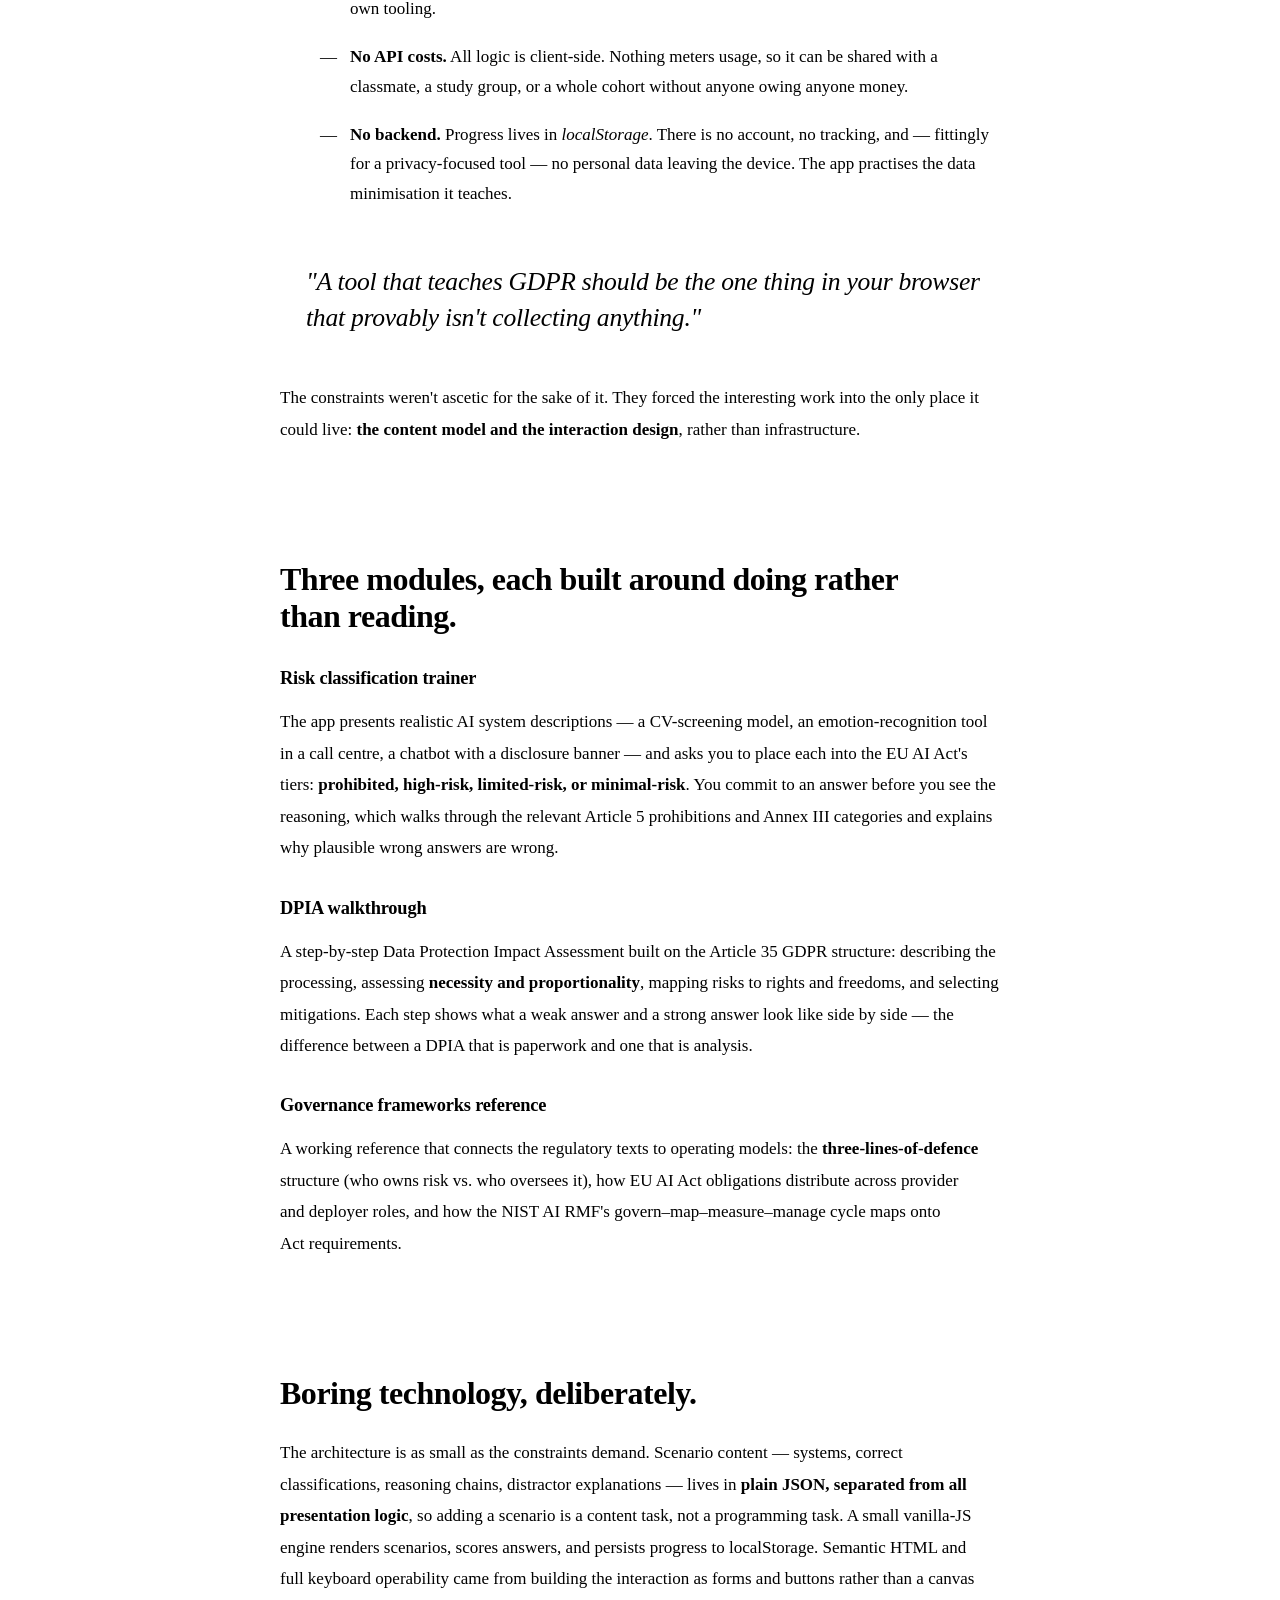
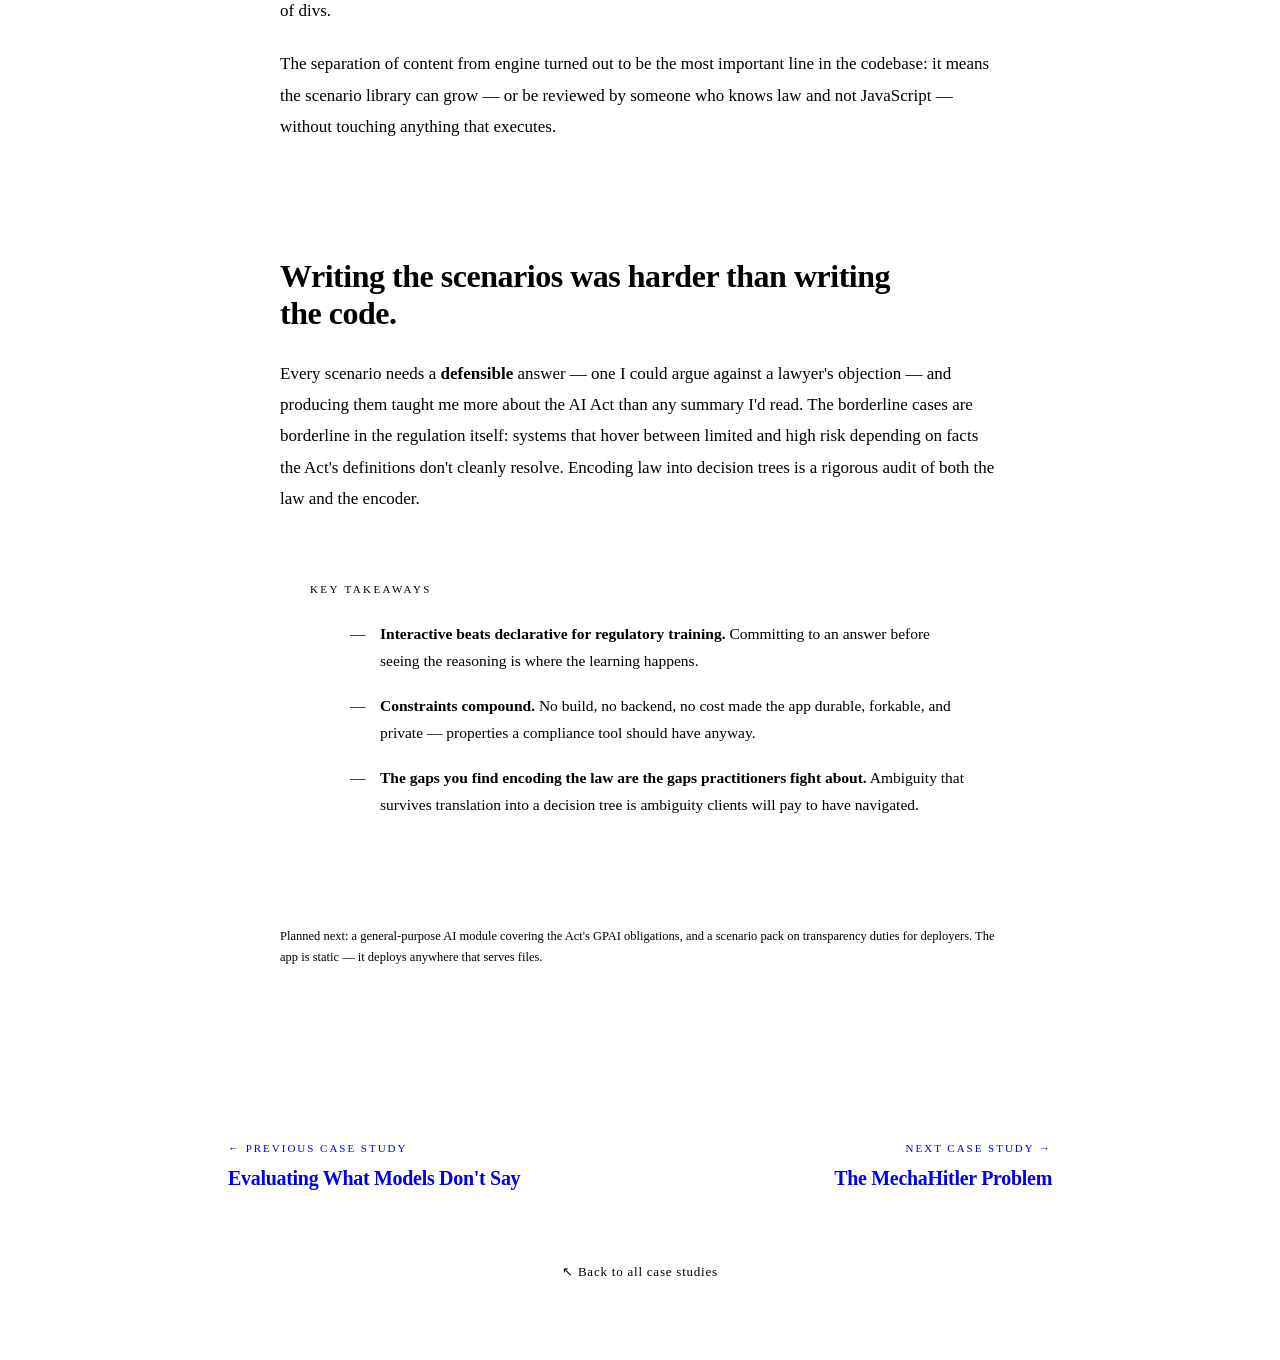
==== commit 36d34176: "Reposition site from AI governance to AI analyst / consultant / builder Governance was load-bearing " ====
--- a/case-studies/compliance-layer.html
+++ b/case-studies/compliance-layer.html
@@ -14,12 +14,12 @@
   <link href="https://fonts.googleapis.com/css2?family=Space+Grotesk:wght@400;500;600;700&family=JetBrains+Mono:wght@400;500;600;700&family=Inter:wght@400;500&display=swap" rel="stylesheet">
 
   <!-- Styles (order matters: tokens → base → animations → sections → responsive → case-study) -->
-  <link rel="stylesheet" href="../css/tokens.css?v=7">
-  <link rel="stylesheet" href="../css/base.css?v=7">
-  <link rel="stylesheet" href="../css/animations.css?v=7">
-  <link rel="stylesheet" href="../css/sections.css?v=7">
-  <link rel="stylesheet" href="../css/responsive.css?v=7">
-  <link rel="stylesheet" href="../css/case-study.css?v=7">
+  <link rel="stylesheet" href="../css/tokens.css?v=9">
+  <link rel="stylesheet" href="../css/base.css?v=9">
+  <link rel="stylesheet" href="../css/animations.css?v=9">
+  <link rel="stylesheet" href="../css/sections.css?v=9">
+  <link rel="stylesheet" href="../css/responsive.css?v=9">
+  <link rel="stylesheet" href="../css/case-study.css?v=9">
 </head>
 <body>
 <div class="site">
@@ -60,7 +60,7 @@
       <div class="study-eyebrow reveal-up" data-reveal="up">
         <a href="../index.html#work">Case Studies</a>
         <span class="study-eyebrow-sep" aria-hidden="true">/</span>
-        <span>02 · 03</span>
+        <span>03 · 04</span>
       </div>
       <div class="study-tags reveal-up" data-reveal="up" data-delay="80">
         <span class="chip">EU AI Act</span>
@@ -185,13 +185,13 @@
   <!-- ============ PAGER ============ -->
   <footer class="study-pager">
     <div class="study-pager-inner">
-      <a class="study-pager-link" href="mechahitler.html">
+      <a class="study-pager-link" href="evaluating-models.html">
         <span class="study-pager-dir">← Previous Case Study</span>
+        <span class="study-pager-title">Evaluating What Models Don't Say</span>
+      </a>
+      <a class="study-pager-link is-next" href="mechahitler.html">
+        <span class="study-pager-dir">Next Case Study →</span>
         <span class="study-pager-title">The MechaHitler Problem</span>
-      </a>
-      <a class="study-pager-link is-next" href="evaluating-models.html">
-        <span class="study-pager-dir">Next Case Study →</span>
-        <span class="study-pager-title">Evaluating What Models Don't Say</span>
       </a>
       <div class="study-pager-all">
         <a href="../index.html#work">↖ Back to all case studies</a>
@@ -201,6 +201,6 @@
 
 </div>
 
-<script type="module" src="../js/case-page.js?v=7"></script>
+<script type="module" src="../js/case-page.js?v=9"></script>
 </body>
 </html>
--- a/css/animations.css
+++ b/css/animations.css
@@ -0,0 +1,169 @@
+/* ============================================================
+   animations.css — keyframes, reveal/fade transitions,
+   and the consolidated prefers-reduced-motion rules.
+   ============================================================ */
+
+/* ---------- Keyframes ---------- */
+
+/* Loader marquee rows (opposite directions). Duration is set per
+   row in sections.css (.marquee-row-1/2/3). */
+@keyframes mqa { 0% { transform: translate3d(0, 0, 0); }   100% { transform: translate3d(-50%, 0, 0); } }
+@keyframes mqb { 0% { transform: translate3d(-50%, 0, 0); } 100% { transform: translate3d(0, 0, 0); } }
+
+/* "Available" status dot in the hero eyebrow. */
+@keyframes pulseDot { 0%, 100% { opacity: 1; transform: scale(1); } 50% { opacity: 0.35; transform: scale(0.7); } }
+
+/* Scroll-cue tick at the bottom of the hero. */
+@keyframes scrollBob { 0%, 100% { transform: translateY(0); } 50% { transform: translateY(7px); } }
+
+/* Idle "breathing" of neural-network nodes. */
+@keyframes nnFloat { 0%, 100% { opacity: 0.58; } 50% { opacity: 1; } }
+
+/* ---------- Hero loader reveal (motion only) ----------
+   Structural layout for these elements lives in sections.css;
+   here we only define the transition + the .is-revealed end-state,
+   which js/loader.js toggles by adding .is-revealed to .site. */
+.loader {
+  transform: translateY(0);
+  transition: transform 1.05s cubic-bezier(0.76, 0, 0.24, 1);
+}
+.is-revealed .loader {
+  transform: translateY(-101%);
+  pointer-events: none;
+}
+.loader-bar { transition: width 0.12s linear, opacity 0.4s ease; }
+.is-revealed .loader-bar { opacity: 0; }
+
+/* ---------- Hero character reveal ----------
+   Each letter is a .char; per-letter transition-delay is assigned
+   in js/loader.js. .site.is-revealed flips them to visible. */
+.char {
+  display: inline-block;
+  white-space: pre;
+  opacity: 0;
+  transform: translateY(0.85em);
+  filter: blur(8px);
+  transition: opacity 0.6s ease,
+              transform 0.75s cubic-bezier(0.2, 0.85, 0.25, 1),
+              filter 0.75s ease;
+}
+.is-revealed .char {
+  opacity: 1;
+  transform: translateY(0);
+  filter: blur(0px);
+}
+
+/* ---------- Hero fade-in group (eyebrow, nav, positioning, meta) ----------
+   Base hidden state; per-element transition-delay set in js/loader.js. */
+.hero-fade {
+  opacity: 0;
+  transform: translateY(14px);
+  transition: opacity 0.9s ease,
+              transform 0.9s cubic-bezier(0.2, 0.85, 0.25, 1);
+}
+.is-revealed .hero-fade {
+  opacity: 1;
+  transform: none;
+}
+
+/* ---------- Instant reveal (returning visitor) ----------
+   js/loader.js adds .is-instant alongside .is-revealed when the
+   intro has already played this session (e.g. arriving back via the
+   nav-logo from a project page): no loader, no staggered reveal —
+   the hero simply is. */
+.site.is-instant .loader { display: none; }
+.site.is-instant .char,
+.site.is-instant .hero-fade {
+  transition: none;
+  transition-delay: 0s;
+}
+
+/* ---------- Scroll-reveal ----------
+   Elements start hidden; js/scroll.js adds .is-shown (and the staggered
+   data-delay inline) when the element enters the viewport. The visible
+   end-states are defined just below. */
+.reveal-up {
+  opacity: 0;
+  transform: translateY(24px);
+  transition: opacity 0.8s ease, transform 0.8s ease;
+}
+.reveal-far { transform: translateY(28px); }            /* skill columns */
+.reveal-contact {
+  opacity: 0;
+  transform: translateY(28px);
+  transition: opacity 0.9s ease, transform 0.9s ease;
+}
+/* The clip lives on the CHILD, not the observed wrapper: a clip-path
+   on the target itself gives it zero visible area, so Chrome's
+   IntersectionObserver never reports it intersecting and the reveal
+   never fires. Observing the unclipped wrapper avoids that. */
+.reveal-wipe > * {
+  clip-path: inset(0 100% 0 0);
+  transition: clip-path 1.1s cubic-bezier(0.76, 0, 0.24, 1);
+}
+/* Visible end-state — js/scroll.js adds .is-shown when the element
+   scrolls into view (with the staggered data-delay applied inline). */
+.reveal-up.is-shown,
+.reveal-far.is-shown,
+.reveal-contact.is-shown { opacity: 1; transform: none; }
+.reveal-wipe.is-shown > * { clip-path: inset(0 0 0 0); }
+/* NOTE: project cards combine reveal + hover transitions in one
+   declaration, so their hidden + .is-shown states live on .proj-card
+   in sections.css to keep the transition list intact. */
+
+/* ---------- Neural-network idle delays ----------
+   Index maps to delay = index * 0.35s (inputs 0–4, hidden 5–8,
+   outputs 9–11). Applied as the initial animation; js/neural-network.js
+   may override per interaction. */
+.nn-idle-0  { animation: nnFloat 2.6s ease-in-out 0.00s infinite; }
+.nn-idle-1  { animation: nnFloat 2.6s ease-in-out 0.35s infinite; }
+.nn-idle-2  { animation: nnFloat 2.6s ease-in-out 0.70s infinite; }
+.nn-idle-3  { animation: nnFloat 2.6s ease-in-out 1.05s infinite; }
+.nn-idle-4  { animation: nnFloat 2.6s ease-in-out 1.40s infinite; }
+.nn-idle-5  { animation: nnFloat 2.6s ease-in-out 1.75s infinite; }
+.nn-idle-6  { animation: nnFloat 2.6s ease-in-out 2.10s infinite; }
+.nn-idle-7  { animation: nnFloat 2.6s ease-in-out 2.45s infinite; }
+.nn-idle-8  { animation: nnFloat 2.6s ease-in-out 2.80s infinite; }
+.nn-idle-9  { animation: nnFloat 2.6s ease-in-out 3.15s infinite; }
+.nn-idle-10 { animation: nnFloat 2.6s ease-in-out 3.50s infinite; }
+.nn-idle-11 { animation: nnFloat 2.6s ease-in-out 3.85s infinite; }
+.nn-idle-12 { animation: nnFloat 2.6s ease-in-out 4.20s infinite; }
+
+/* ============================================================
+   prefers-reduced-motion — consolidated from the original inline
+   <style> block plus the JS guards (loader skipped, nn idle off,
+   reveals shown instantly). Marquee / pulseDot / scrollBob are left
+   running to match the original behaviour exactly.
+   ============================================================ */
+@media (prefers-reduced-motion: reduce) {
+  .reveal-up,
+  .reveal-far,
+  .reveal-contact,
+  .reveal-wipe,
+  .reveal-wipe > *,
+  [data-reveal] {
+    opacity: 1 !important;
+    transform: none !important;
+    clip-path: none !important;
+    transition: none !important;
+    transition-delay: 0s !important;
+  }
+  .char,
+  .hero-fade {
+    opacity: 1 !important;
+    transform: none !important;
+    filter: none !important;
+    transition: none !important;
+    transition-delay: 0s !important;
+  }
+  .loader,
+  .loader-bar { transition: none !important; }
+  [data-nn] { animation: none !important; }   /* parity with idle('') */
+  .jc-line,
+  .jc-area,
+  .jc-open,
+  .jc-open-lbl,
+  .jc-pt { transition: none !important; }     /* trajectory chart appears drawn */
+  .jc-halo { animation: none !important; }
+  * { scroll-behavior: auto !important; }
+}
--- a/css/sections.css
+++ b/css/sections.css
@@ -165,6 +165,26 @@
   line-height: 1.28; letter-spacing: -0.01em;
   text-wrap: pretty; color: var(--fg);
 }
+/* Role strip — the full set of hats under the anchor line. Monospace and
+   small on purpose: it carries keywords without competing with the
+   positioning statement above it. */
+.hero-roles {
+  display: flex; flex-wrap: wrap; gap: 8px 0;
+  list-style: none; margin: 24px 0 0; padding: 0 0 0 25px;
+}
+.hero-role {
+  position: relative;
+  font-family: var(--font-mono);
+  font-size: 11.5px; letter-spacing: 0.13em; text-transform: uppercase;
+  color: rgba(var(--fg-rgb), 0.68);
+  padding: 0 14px;
+}
+.hero-role:first-child { padding-left: 0; }
+.hero-role + .hero-role::before {
+  content: ""; position: absolute; left: 0; top: 50%;
+  width: 3px; height: 3px; margin-top: -1.5px; border-radius: 50%;
+  background: var(--accent);
+}
 .hero-cta { display: flex; flex-wrap: wrap; gap: 12px; margin-top: 34px; }
 .hero-btn {
   font-family: var(--font-mono);
@@ -348,11 +368,30 @@
   stroke: var(--accent); stroke-width: 2.5;
   stroke-linecap: round; stroke-linejoin: round;
   filter: drop-shadow(0 0 6px rgba(var(--signal-rgb), 0.55));
-  stroke-dasharray: 960; stroke-dashoffset: 960;
+  stroke-dasharray: 900; stroke-dashoffset: 900;
   transition: stroke-dashoffset 1.8s cubic-bezier(0.5, 0, 0.2, 1) 0.15s;
 }
 .jchart.is-drawn .jc-line { stroke-dashoffset: 0; }
 .jchart.is-drawn .jc-area { opacity: 1; }
+/* The open segment past the last milestone: dashed, dimmer, and with
+   no endpoint marker — the trajectory is unfinished on purpose. It
+   fades in only after the solid line has finished drawing. */
+.jc-open {
+  fill: none;
+  stroke: var(--accent); stroke-width: 2;
+  stroke-linecap: round;
+  stroke-dasharray: 2 9;
+  opacity: 0;
+  transition: opacity 0.8s ease 1.9s;
+}
+.jc-open-lbl {
+  font-family: var(--font-mono); font-size: 11px; letter-spacing: 0.14em;
+  fill: var(--accent); fill-opacity: 0.75;
+  opacity: 0; pointer-events: none;
+  transition: opacity 0.8s ease 2.1s;
+}
+.jchart.is-drawn .jc-open,
+.jchart.is-drawn .jc-open-lbl { opacity: 1; }
 .jc-pt {
   fill: var(--bg);
   stroke: var(--signal); stroke-width: 2;
@@ -363,6 +402,7 @@
 .jchart.is-drawn .jc-pt { opacity: 1; }
 .jc-pt:hover, .jc-pt:focus-visible { fill: rgba(var(--signal-rgb), 0.35); outline: none; }
 .jc-pt.is-active { fill: var(--accent); stroke: var(--fg); }
+/* The last milestone — where I am now, not a finish line. */
 .jc-pt--target { stroke: var(--accent); stroke-width: 2.5; }
 .jc-halo {
   fill: none; stroke: var(--accent); stroke-width: 1.5;
@@ -379,6 +419,15 @@
   font-family: var(--font-mono); font-size: 11px; letter-spacing: 0.08em;
   fill: rgba(var(--tan-rgb), 0.8);
   pointer-events: none;
+}
+
+/* Mobile echo of the chart's open segment (shown with .jsteps ≤768). */
+.jsteps-open {
+  display: none;
+  margin-top: 12px; padding-left: 4px;
+  font-family: var(--font-mono);
+  font-size: 11px; letter-spacing: 0.14em; text-transform: uppercase;
+  color: var(--accent); opacity: 0.75;
 }
 
 /* Mobile fallback: compact ascent list (chart hidden ≤768 in responsive.css). */
@@ -488,6 +537,15 @@
 .nn-output:focus-visible { outline: none; stroke: var(--signal); stroke-width: 3; }
 .nn-label-in  { font-family: var(--font-mono); font-size: 13px; fill: var(--fg); fill-opacity: 0.85; pointer-events: none; }
 .nn-label-out { font-family: var(--font-mono); font-size: 13px; fill: var(--fg); fill-opacity: 0.7; pointer-events: none; }
+/* Hidden-layer labels — SCOPE / BUILD / MEASURE / GOVERN. Smaller and
+   quieter than the input/output labels: the middle column names the
+   process, it should not compete with the skills or the work. */
+.nn-label-hid {
+  font-family: var(--font-mono);
+  font-size: 10px; letter-spacing: 0.16em;
+  fill: var(--tan); fill-opacity: 0.75;
+  pointer-events: none;
+}
 .nn-tspan { fill: var(--signal); }
 
 /* Mobile fallback */
@@ -513,6 +571,23 @@
   margin-bottom: 14px;
 }
 .nn-mobile-rule { flex: 1; height: 1px; background: rgba(var(--tan-rgb), 0.2); }
+/* Mobile echo of the labelled hidden layer. */
+.nn-mprocess {
+  display: flex; flex-wrap: wrap; align-items: center; gap: 0;
+  list-style: none; margin: 0 0 34px; padding: 0;
+}
+.nn-mstep {
+  position: relative;
+  font-family: var(--font-mono);
+  font-size: 12px; letter-spacing: 0.1em; text-transform: uppercase;
+  color: rgba(var(--fg-rgb), 0.72);
+  padding: 0 16px 0 0;
+}
+.nn-mstep + .nn-mstep { padding-left: 16px; }
+.nn-mstep + .nn-mstep::before {
+  content: "→"; position: absolute; left: 0;
+  color: var(--tan); opacity: 0.6;
+}
 .nn-mobile-outs { display: flex; flex-direction: column; gap: 12px; }
 .nn-mout {
   text-align: left;
@@ -589,6 +664,68 @@
   font-size: 11.5px; letter-spacing: 0.1em; text-transform: uppercase;
   line-height: 1.5; color: var(--tan);
 }
+
+/* ---------- Services ---------- */
+.services {
+  background: var(--bg);
+  padding: var(--sec-y) var(--pad-x);
+  border-top: 1px solid rgba(var(--fg-rgb), 0.07);
+}
+.svc-grid {
+  margin-top: 56px;
+  display: grid; grid-template-columns: repeat(2, 1fr); gap: 20px;
+}
+.svc-card {
+  position: relative;
+  padding: 30px 28px 26px;
+  background: var(--panel);
+  border: 1px solid rgba(var(--fg-rgb), 0.09);
+  border-radius: 2px;
+  transition: border-color 0.3s ease, transform 0.3s ease;
+}
+.svc-card:hover { border-color: rgba(var(--signal-rgb), 0.5); transform: translateY(-3px); }
+.svc-num {
+  font-family: var(--font-mono);
+  font-size: 11.5px; letter-spacing: 0.16em;
+  color: var(--accent); margin-bottom: 16px;
+}
+.svc-title {
+  font-weight: 600; font-size: 1.28rem; line-height: 1.24;
+  letter-spacing: -0.015em; color: var(--fg); margin-bottom: 12px;
+}
+.svc-desc {
+  font-family: var(--font-body);
+  font-size: 15px; line-height: 1.62;
+  color: rgba(var(--fg-rgb), 0.72); margin-bottom: 20px;
+}
+.svc-list {
+  list-style: none; margin: 0; padding: 0;
+  border-top: 1px solid rgba(var(--fg-rgb), 0.09);
+}
+.svc-list li {
+  font-family: var(--font-mono);
+  font-size: 11.5px; letter-spacing: 0.06em;
+  color: var(--tan);
+  padding: 10px 0 0 16px; position: relative;
+}
+.svc-list li::before {
+  content: "→"; position: absolute; left: 0;
+  color: rgba(var(--fg-rgb), 0.32);
+}
+
+/* Governance strip inside Skills — deliberately quieter than the three
+   capability columns above it: kept as a differentiator, not a headline. */
+.skills-aside {
+  margin-top: 40px; padding: 22px 26px;
+  border: 1px dashed rgba(var(--fg-rgb), 0.16);
+  border-radius: 2px;
+}
+.skills-aside-label {
+  font-family: var(--font-mono);
+  font-size: 11px; letter-spacing: 0.16em; text-transform: uppercase;
+  color: var(--tan); margin-bottom: 16px;
+}
+.skills-aside-chips { display: flex; flex-wrap: wrap; gap: 10px; }
 
 /* ---------- Projects ---------- */
 .projects {
--- a/css/responsive.css
+++ b/css/responsive.css
@@ -0,0 +1,81 @@
+/* ============================================================
+   responsive.css — all media queries, consolidated.
+   Breakpoints mirror --bp-lg/md/sm in tokens.css (media queries
+   can't read custom properties, so the literals are used here).
+
+   The horizontal gutter is a token: redefining --pad-x here
+   re-aligns EVERY section, the nav, the hero and the rails at
+   once — no per-section padding overrides, no drift.
+   ============================================================ */
+
+/* Defaults toggled by the queries below. */
+.nn-mobile  { display: none; }
+
+/* ---- ≤1024px : tablet / small laptop ---- */
+@media (max-width: 1024px) {
+  .proj-grid { grid-template-columns: repeat(2, 1fr) !important; }
+  .svc-grid { grid-template-columns: repeat(2, 1fr) !important; }
+  .gov-grid { grid-template-columns: 1fr !important; gap: 40px !important; }
+  /* Four stats no longer fit on one row below the desktop width. */
+  .skills-stats { flex-wrap: wrap !important; }
+  .sk-stat { flex: 1 1 45% !important; }
+}
+
+/* ---- ≤768px : mobile (nav → hamburger, SVGs → fallbacks) ---- */
+@media (max-width: 768px) {
+  :root { --pad-x: 22px; }
+
+  .nav-links { display: none !important; }
+  .burger { display: flex !important; }
+
+  /* Interactive SVGs collapse to tappable lists. */
+  .nn-svg { display: none !important; }
+  .nn-mobile { display: block !important; }
+  .jchart { display: none !important; }
+  .jsteps { display: flex !important; }
+  .jsteps-open { display: block !important; }
+
+  .hero-name { font-size: clamp(40px, 12vw, 72px) !important; }
+  .mq { font-size: clamp(1.5rem, 8vw, 3rem) !important; }
+  .about-grid { grid-template-columns: 1fr !important; gap: 40px !important; }
+  .about-quote { font-size: clamp(36px, 9vw, 72px) !important; }
+  .skills-grid { grid-template-columns: 1fr !important; gap: 36px !important; }
+  .skills-stats { flex-direction: column !important; }
+  .sk-stat { border-right: none !important; border-bottom: 1px solid rgba(var(--fg-rgb), 0.08); }
+  .sk-stat:last-child { border-bottom: none; }
+  .proj-grid { grid-template-columns: 1fr !important; }
+  .svc-grid { grid-template-columns: 1fr !important; }
+  .svc-card { padding: 26px 22px 22px !important; }
+  .skills-aside { padding: 20px 18px !important; }
+  /* Role strip: bullets between items get cramped, so it stacks
+     two-up and drops the leading indent. */
+  .hero-roles { padding-left: 0 !important; gap: 6px 0 !important; }
+  .hero-role { font-size: 10.5px !important; padding: 0 10px !important; }
+  .jdetail { padding: 24px 20px !important; }
+  .jdetail-foot { flex-direction: column; align-items: flex-start; }
+  .gov-detail { padding: 26px 22px !important; min-height: 0 !important; }
+  .gov-tier--0 { width: 55% !important; }
+  .gov-tier--1 { width: 70% !important; }
+  .gov-tier--2 { width: 85% !important; }
+  .consent { left: 12px !important; right: 12px !important; bottom: 12px !important; }
+  .contact-h { font-size: clamp(40px, 11vw, 72px) !important; }
+  .contact-btns {
+    flex-direction: column !important;
+    width: 100% !important;
+    max-width: 360px;
+    margin: 6px auto 0 !important;
+    align-items: stretch !important;
+  }
+  .contact-btn {
+    width: 100% !important;
+    min-height: 48px;
+    display: flex !important;
+    align-items: center;
+    justify-content: center;
+  }
+}
+
+/* ---- ≤480px : tight phones ---- */
+@media (max-width: 480px) {
+  :root { --pad-x: 16px; }
+}
--- a/css/case-study.css
+++ b/css/case-study.css
@@ -0,0 +1,338 @@
+/* ============================================================
+   case-study.css — layout for individual case-study pages.
+   Loaded only on case-studies/*.html, after the global sheets
+   (tokens → base → animations → sections → responsive → this).
+
+   Class prefix "study-" avoids clashing with the home page's
+   .cs-* card classes. Colours and fonts come from tokens.css.
+
+   Readability note: article copy is deliberately larger, brighter
+   and looser (17px / 1.85 / ~66ch) than the home page's card copy
+   — these pages are for reading, not scanning.
+   ============================================================ */
+
+/* ---------- Page head ---------- */
+.study-head {
+  position: relative;
+  overflow: hidden;
+  background: var(--bg);
+  padding: 140px 44px 56px;
+  border-bottom: 1px solid rgba(var(--fg-rgb), 0.08);
+}
+.study-head-grid {
+  position: absolute; inset: 0;
+  pointer-events: none; opacity: 0.45;
+  background-image:
+    repeating-linear-gradient(90deg, rgba(var(--signal-rgb), 0.05) 0 1px, transparent 1px 96px),
+    repeating-linear-gradient(0deg, rgba(var(--fg-rgb), 0.02) 0 1px, transparent 1px 96px);
+}
+.study-head-glow {
+  position: absolute; top: -40%; right: -12%;
+  width: 50vw; height: 50vw;
+  pointer-events: none;
+  background: radial-gradient(circle, rgba(var(--signal-rgb), 0.14), transparent 62%);
+  filter: blur(20px);
+}
+.study-head-inner { position: relative; max-width: 880px; margin: 0 auto; }
+
+.study-eyebrow {
+  display: flex; flex-wrap: wrap; align-items: center; gap: 12px;
+  font-family: var(--font-mono);
+  font-size: 12px; letter-spacing: 0.22em; text-transform: uppercase;
+  color: var(--tan);
+  margin-bottom: 26px;
+}
+.study-eyebrow a {
+  color: var(--tan); text-decoration: none;
+  transition: color 0.25s ease;
+}
+.study-eyebrow a:hover { color: var(--accent); }
+.study-eyebrow-sep { color: rgba(var(--tan-rgb), 0.45); }
+
+.study-tags { display: flex; flex-wrap: wrap; gap: 10px; margin-bottom: 30px; }
+
+.study-title {
+  font-weight: 700;
+  font-size: clamp(2.5rem, 6vw, 4.4rem);
+  line-height: 1.02; letter-spacing: -0.025em;
+  color: var(--fg);
+  margin-bottom: 28px;
+  max-width: 18ch; text-wrap: balance;
+}
+.study-standfirst {
+  font-weight: 500;
+  font-size: clamp(1.15rem, 2.2vw, 1.45rem);
+  line-height: 1.5; letter-spacing: -0.005em;
+  color: rgba(var(--fg-rgb), 0.8);
+  max-width: 52ch; text-wrap: pretty;
+}
+
+.study-meta {
+  display: grid; grid-template-columns: repeat(4, 1fr); gap: 28px;
+  margin: 42px 0 0; padding-top: 26px;
+  border-top: 1px solid rgba(var(--fg-rgb), 0.1);
+}
+.study-meta dt {
+  font-family: var(--font-mono);
+  font-size: 11px; letter-spacing: 0.18em; text-transform: uppercase;
+  color: var(--tan);
+  margin-bottom: 9px;
+}
+.study-meta dd {
+  font-weight: 500; font-size: 15px; line-height: 1.45;
+  color: var(--fg);
+}
+
+/* ---------- Article ---------- */
+.study-body { background: var(--bg); padding: 30px 0 14px; }
+.study-section { padding: 26px 44px; }
+.study-wrap { max-width: 720px; margin: 0 auto; }
+
+/* Numbered section kicker (01 —— THE INCIDENT). */
+.study-kicker {
+  display: flex; align-items: center; gap: 14px;
+  margin-bottom: 22px;
+}
+.study-kicker-num {
+  font-family: var(--font-mono);
+  font-size: 12px; letter-spacing: 0.14em;
+  color: var(--accent);
+}
+.study-kicker-rule { width: 44px; height: 1px; background: rgba(var(--tan-rgb), 0.35); }
+.study-kicker-label {
+  font-family: var(--font-mono);
+  font-size: 12px; letter-spacing: 0.22em; text-transform: uppercase;
+  color: var(--tan);
+}
+
+.study-h2 {
+  font-weight: 600;
+  font-size: clamp(1.55rem, 3vw, 2rem);
+  line-height: 1.15; letter-spacing: -0.015em;
+  color: var(--fg);
+  margin-bottom: 26px; text-wrap: pretty;
+}
+.study-h3 {
+  font-weight: 600; font-size: 1.15rem; letter-spacing: -0.01em;
+  color: var(--fg);
+  margin: 34px 0 14px;
+}
+
+.study-wrap p {
+  font-family: var(--font-body);
+  font-size: 17px; line-height: 1.85;
+  color: rgba(var(--fg-rgb), 0.84);
+  margin-bottom: 22px; text-wrap: pretty;
+}
+.study-wrap p strong { color: var(--fg); font-weight: 600; }
+.study-wrap p a,
+.study-list a {
+  color: var(--fg);
+  text-decoration: underline;
+  text-decoration-color: var(--accent);
+  text-decoration-thickness: 1px;
+  text-underline-offset: 3px;
+  transition: color 0.25s ease;
+}
+.study-wrap p a:hover,
+.study-list a:hover { color: var(--accent); }
+
+/* Em-dash list. <li> may open with <strong> as a lead-in. */
+.study-list { list-style: none; margin: 0 0 26px; }
+.study-list li {
+  position: relative;
+  font-family: var(--font-body);
+  font-size: 17px; line-height: 1.75;
+  color: rgba(var(--fg-rgb), 0.84);
+  padding: 9px 0 9px 30px;
+  text-wrap: pretty;
+}
+.study-list li::before {
+  content: "—";
+  position: absolute; left: 0; top: 9px;
+  font-family: var(--font-mono);
+  color: var(--accent);
+}
+.study-list li strong { color: var(--fg); font-weight: 600; }
+
+/* Pull quote. */
+.study-quote {
+  margin: 40px 0;
+  padding: 6px 0 6px 26px;
+  border-left: 3px solid var(--accent);
+}
+.study-quote p {
+  font-family: var(--font-display);
+  font-style: italic; font-weight: 500;
+  font-size: clamp(1.3rem, 2.4vw, 1.6rem);
+  line-height: 1.42; letter-spacing: -0.01em;
+  color: var(--fg);
+  margin: 0;
+}
+
+/* Key-takeaway / aside panel. */
+.study-callout {
+  margin: 40px 0;
+  background: var(--panel);
+  border: 1px solid rgba(var(--fg-rgb), 0.1);
+  border-left: 3px solid var(--accent);
+  border-radius: 2px;
+  padding: 28px 30px 16px;
+}
+.study-callout-label {
+  font-family: var(--font-mono);
+  font-size: 11px; letter-spacing: 0.22em; text-transform: uppercase;
+  color: var(--accent);
+  margin-bottom: 16px;
+}
+.study-callout p,
+.study-callout .study-list li { font-size: 15.5px; line-height: 1.75; }
+.study-callout .study-list { margin-bottom: 12px; }
+
+/* Data table (scrolls sideways on small screens, page never does). */
+.study-table-wrap {
+  margin: 36px 0;
+  overflow-x: auto;
+  border: 1px solid rgba(var(--fg-rgb), 0.1);
+  border-radius: 2px;
+  -webkit-overflow-scrolling: touch;
+}
+.study-table { width: 100%; min-width: 640px; border-collapse: collapse; }
+.study-table th {
+  font-family: var(--font-mono);
+  font-size: 11px; letter-spacing: 0.16em; text-transform: uppercase;
+  text-align: left; color: var(--tan);
+  background: var(--panel);
+  padding: 14px 18px;
+  border-bottom: 1px solid rgba(var(--fg-rgb), 0.12);
+}
+.study-table td {
+  font-family: var(--font-body);
+  font-size: 15px; line-height: 1.6;
+  color: rgba(var(--fg-rgb), 0.84);
+  vertical-align: top;
+  padding: 15px 18px;
+  border-bottom: 1px solid rgba(var(--fg-rgb), 0.06);
+}
+.study-table tr:last-child td { border-bottom: none; }
+.study-table td:first-child {
+  font-family: var(--font-display);
+  font-weight: 600; color: var(--fg);
+  white-space: nowrap;
+}
+.study-verdict {
+  font-family: var(--font-mono);
+  font-size: 12px; letter-spacing: 0.1em;
+  color: var(--accent);
+  white-space: nowrap;
+}
+
+/* Footnote / source line. */
+.study-note {
+  margin: 30px 0 0; padding-top: 18px;
+  border-top: 1px solid rgba(var(--fg-rgb), 0.08);
+}
+.study-note p {
+  font-family: var(--font-mono);
+  font-size: 12.5px; line-height: 1.7;
+  color: var(--tan);
+}
+
+/* ---------- Prev / next pager ---------- */
+.study-pager {
+  background: var(--bg);
+  border-top: 1px solid rgba(var(--fg-rgb), 0.08);
+  padding: 56px 44px 72px;
+  margin-top: 30px;
+}
+.study-pager-inner {
+  max-width: 880px; margin: 0 auto;
+  display: grid; grid-template-columns: 1fr 1fr; gap: 24px;
+}
+.study-pager-link {
+  display: flex; flex-direction: column; gap: 12px;
+  background: var(--panel);
+  border: 1px solid rgba(var(--fg-rgb), 0.1);
+  border-radius: 2px;
+  padding: 26px 28px;
+  text-decoration: none;
+  transition: border-color 0.3s ease, transform 0.3s ease;
+}
+.study-pager-link:hover { border-color: var(--accent); transform: translateY(-3px); }
+.study-pager-link.is-next { align-items: flex-end; text-align: right; }
+.study-pager-dir {
+  font-family: var(--font-mono);
+  font-size: 11px; letter-spacing: 0.18em; text-transform: uppercase;
+  color: var(--tan);
+}
+.study-pager-title {
+  font-weight: 600; font-size: 1.25rem;
+  line-height: 1.2; letter-spacing: -0.015em;
+  color: var(--fg);
+}
+.study-pager-all {
+  grid-column: 1 / -1;
+  margin-top: 22px; text-align: center;
+}
+.study-pager-all a {
+  font-family: var(--font-mono);
+  font-size: 13px; letter-spacing: 0.06em;
+  color: var(--accent); text-decoration: none;
+  border-bottom: 1px solid transparent;
+  transition: border-color 0.25s ease;
+}
+.study-pager-all a:hover { border-color: var(--accent); }
+
+/* ---------- Responsive ----------
+   (Horizontal padding at ≤768/≤480 on [data-section] elements is
+   already forced by responsive.css; rules here cover the rest.) */
+@media (max-width: 900px) {
+  .study-meta { grid-template-columns: repeat(2, 1fr); gap: 24px; }
+}
+@media (max-width: 768px) {
+  .study-head { padding-top: 112px; padding-bottom: 44px; }
+  .study-section { padding-top: 24px; padding-bottom: 24px; }
+  .study-pager { padding: 54px 22px 70px; }
+  .study-pager-inner { grid-template-columns: 1fr; }
+  .study-pager-link.is-next { align-items: flex-start; text-align: left; }
+}
+@media (max-width: 480px) {
+  .study-head { padding-top: 102px; padding-bottom: 40px; }
+  .study-meta { gap: 20px; }
+  .study-wrap p, .study-list li { font-size: 16px; }
+  .study-pager { padding: 46px 16px 60px; }
+}
+
+
+/* ============================================================
+   Draft scaffolding — used only by case studies still being
+   written (currently vision-qa.html). Deliberately loud: an
+   unfilled placeholder should be impossible to publish by
+   accident. Delete the markup when the prose lands; these rules
+   can stay here unused.
+   ============================================================ */
+.todo {
+  color: var(--accent);
+  background: rgba(var(--signal-rgb), 0.1);
+  border-bottom: 1px dashed rgba(var(--signal-rgb), 0.55);
+  padding: 0 3px;
+}
+.todo-block {
+  border-left: 2px dashed rgba(var(--signal-rgb), 0.5);
+  padding-left: 16px;
+  color: rgba(var(--fg-rgb), 0.62);
+}
+.todo-block strong { color: var(--accent); }
+.study-draft {
+  margin-top: 40px; padding: 18px 22px;
+  border: 1px dashed var(--accent);
+  border-radius: 2px;
+  font-family: var(--font-mono);
+  font-size: 12px; line-height: 1.7; letter-spacing: 0.03em;
+  color: rgba(var(--fg-rgb), 0.7);
+}
+.study-draft strong { color: var(--accent); }
+.study-draft code {
+  font-family: var(--font-mono);
+  color: var(--tan);
+}
